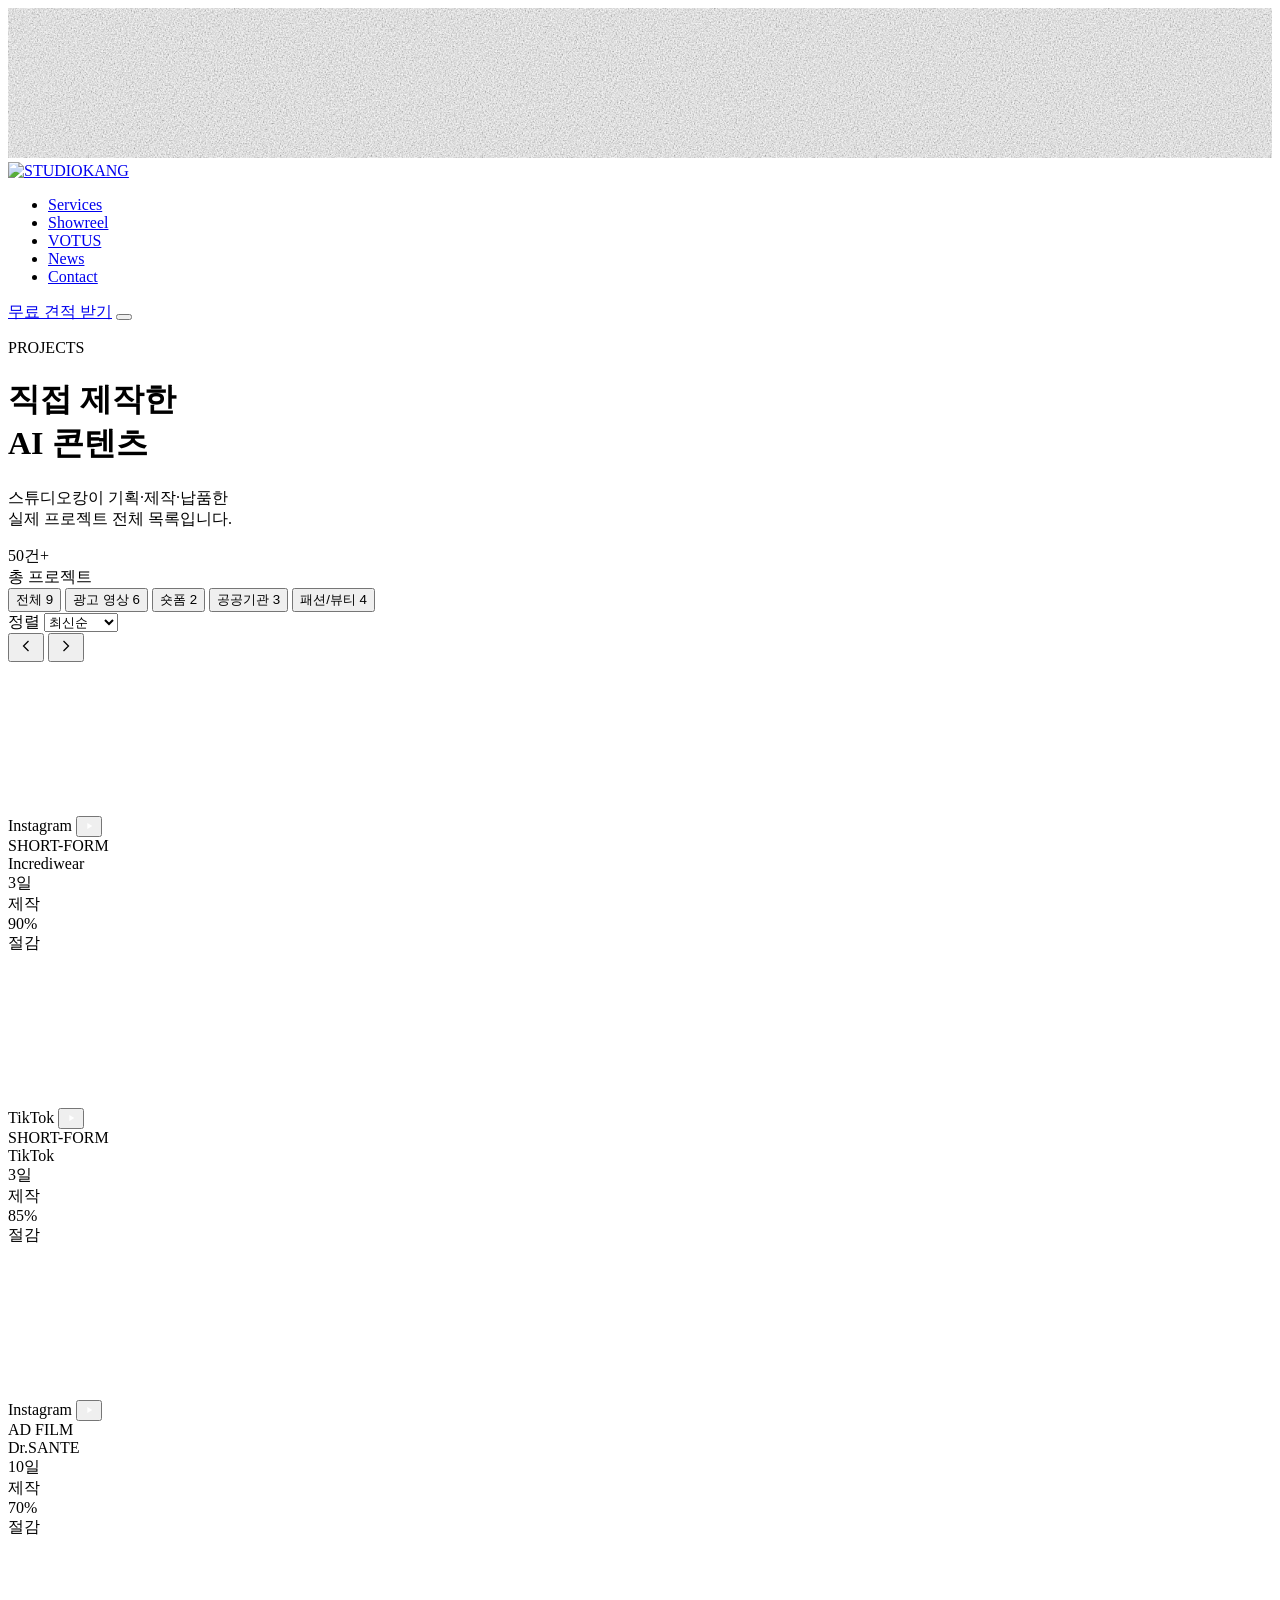
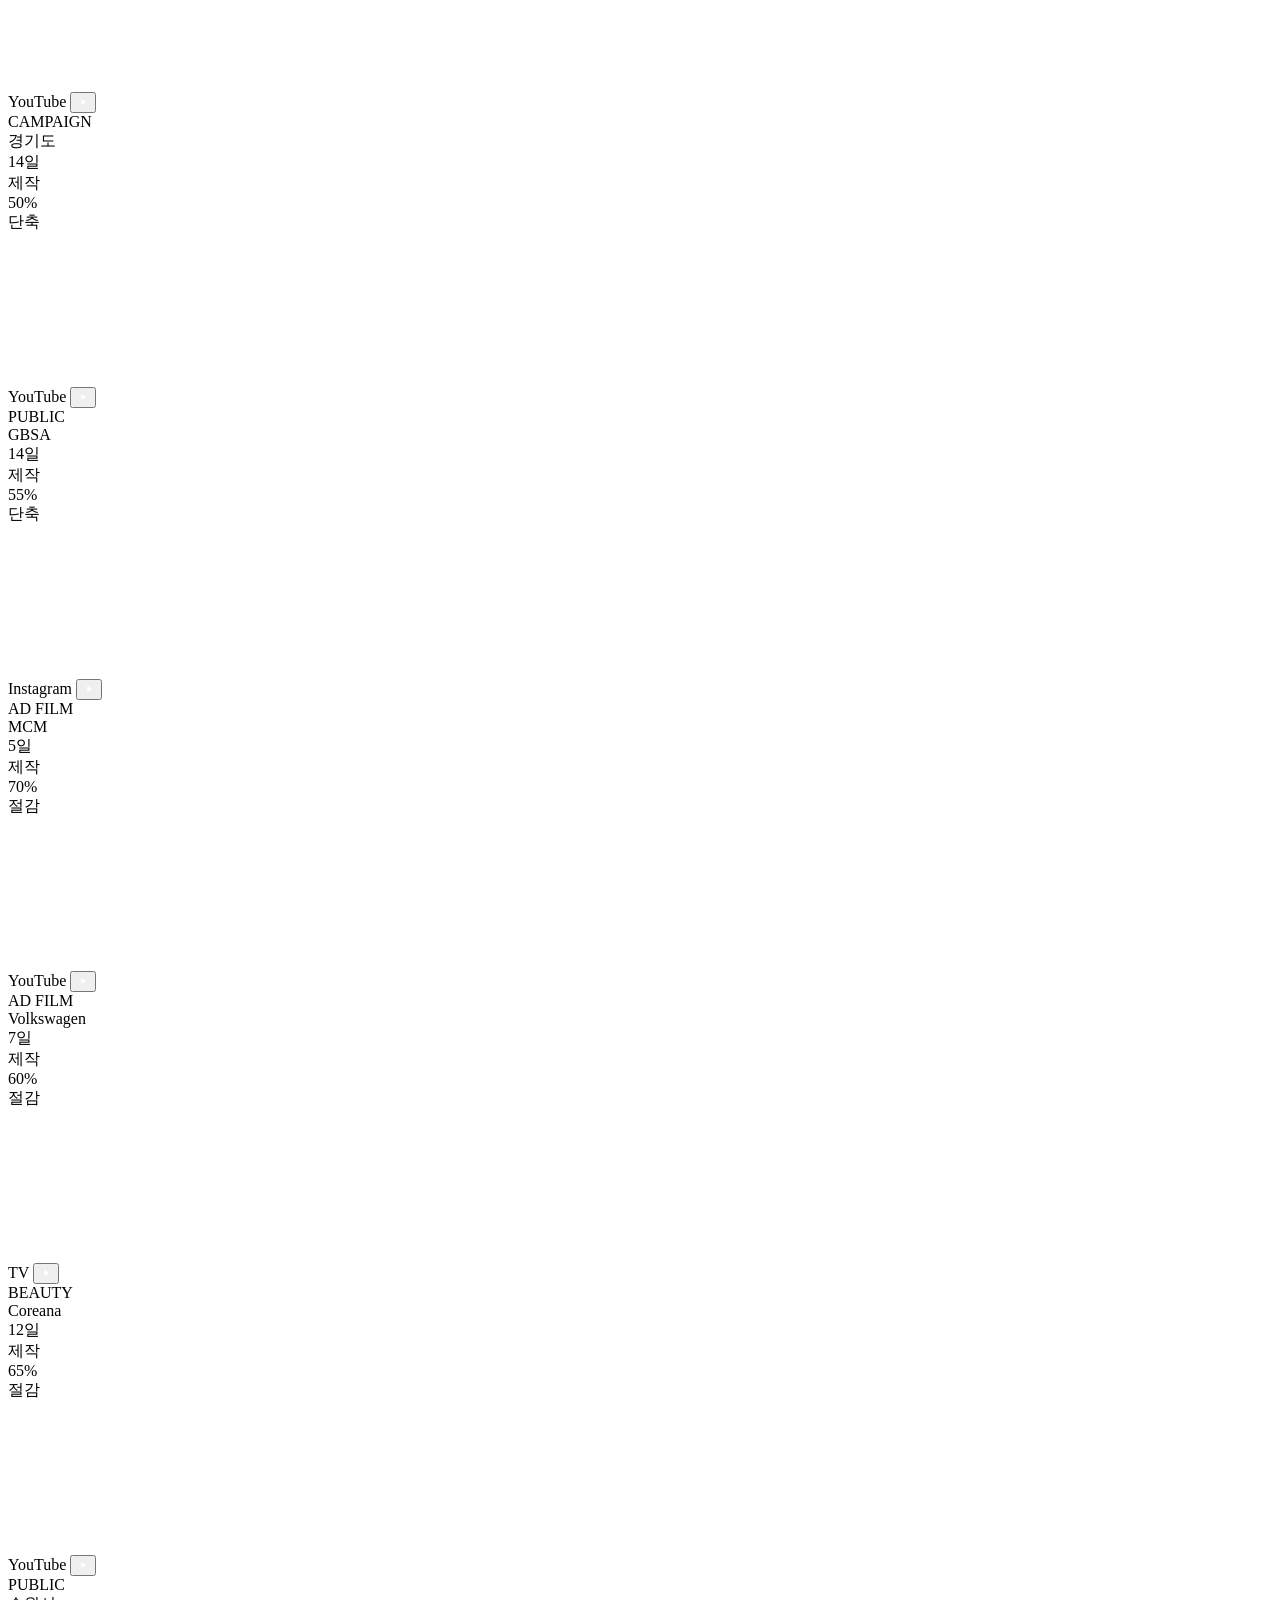
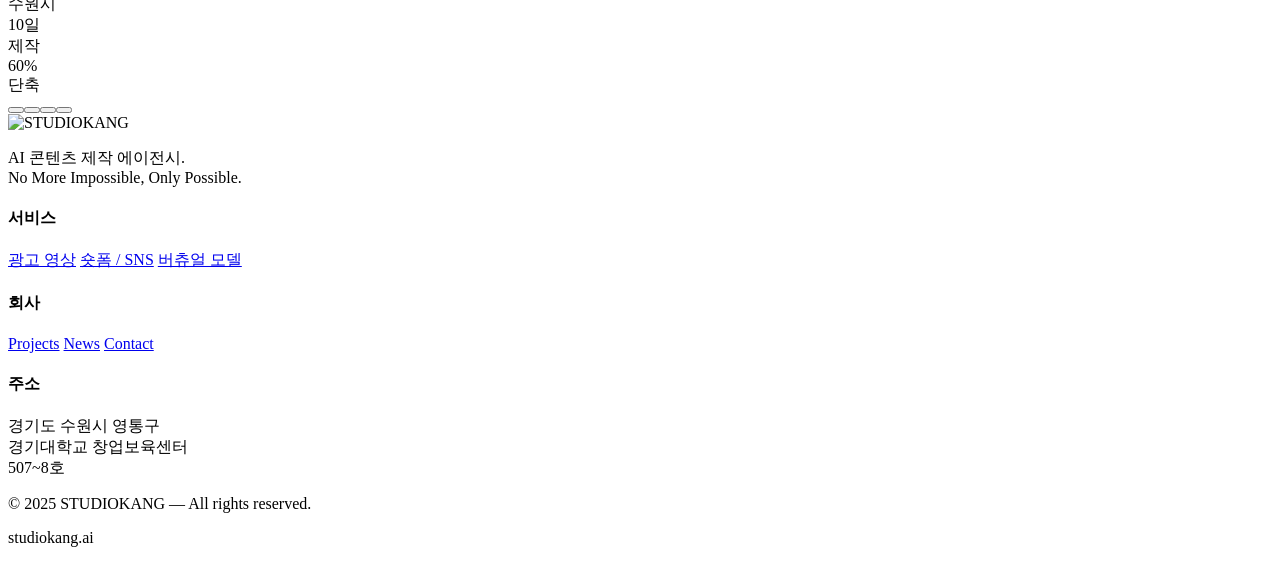
==== projects.html @ ac4108ad "웹 영상: 그리드 lazy 재생, 오버레이 경로 인코딩, ffmpeg 압축 스크립트 추가 Made-with: Cursor" ====
<!DOCTYPE html>
<html lang="ko">
<head>
<meta charset="UTF-8">
<meta name="viewport" content="width=device-width, initial-scale=1.0">
<title>프로젝트 — STUDIOKANG</title>
<meta name="description" content="스튜디오캉이 기획·제작·납품한 AI 콘텐츠 프로젝트 전체 목록입니다.">
<link rel="stylesheet" href="https://cdn.jsdelivr.net/gh/orioncactus/pretendard@v1.3.9/dist/web/static/pretendard.min.css">
<link rel="stylesheet" href="css/style.css">
</head>
<body>

<div class="bg-texture"></div>
<div class="bg-stars" id="bgStars"></div>
<div class="bg-nebula"></div>
<div class="bg-noise"><svg width="100%" height="100%"><filter id="nf"><feTurbulence type="fractalNoise" baseFrequency=".65" numOctaves="3" stitchTiles="stitch"/><feColorMatrix type="saturate" values="0"/></filter><rect width="100%" height="100%" filter="url(#nf)"/></svg></div>
<div class="custom-cursor" id="customCursor"></div>

<nav class="nav" id="mainNav">
  <div class="nav-inner">
    <a href="/" class="nav-logo"><img src="assets/logo-studiokang.png" alt="STUDIOKANG"></a>
    <ul class="nav-links" id="navLinks">
      <li><a href="/#services">Services</a></li>
      <li><a href="projects.html" class="nav-link-active">Showreel</a></li>
      <li><a href="/votus.html">VOTUS</a></li>
      <li><a href="/news">News</a></li>
      <li><a href="contact.html">Contact</a></li>
    </ul>
    <a href="contact.html" class="nav-cta">무료 견적 받기</a>
    <button class="nav-mobile" id="navToggle" aria-label="메뉴"><span></span><span></span><span></span></button>
  </div>
</nav>

<main class="projects-main">
  <header class="projects-hero">
    <p class="projects-hero__label">PROJECTS</p>
    <h1 class="projects-hero__title">직접 제작한<br>AI 콘텐츠</h1>
    <p class="projects-hero__sub">스튜디오캉이 기획·제작·납품한<br>실제 프로젝트 전체 목록입니다.</p>
    <div class="projects-hero__stats">
      <div>
        <div class="projects-hero__stat-val">50건+</div>
        <div class="projects-hero__stat-lbl">총 프로젝트</div>
      </div>
    </div>
  </header>

  <div class="container">
    <div class="filter-bar">
      <div class="filter-tabs" role="tablist" aria-label="프로젝트 유형">
        <button type="button" class="tab active" data-filter="all" role="tab" aria-selected="true">전체 <span class="tab-count">9</span></button>
        <button type="button" class="tab" data-filter="ad-film" role="tab" aria-selected="false">광고 영상 <span class="tab-count">6</span></button>
        <button type="button" class="tab" data-filter="short-form" role="tab" aria-selected="false">숏폼 <span class="tab-count">2</span></button>
        <button type="button" class="tab" data-filter="public" role="tab" aria-selected="false">공공기관 <span class="tab-count">3</span></button>
        <button type="button" class="tab" data-filter="fashion" role="tab" aria-selected="false">패션/뷰티 <span class="tab-count">4</span></button>
      </div>
      <label class="visually-hidden" for="projectsSort">정렬</label>
      <select class="sort-select" id="projectsSort" aria-label="프로젝트 정렬">
        <option value="newest">최신순</option>
        <option value="oldest">오래된순</option>
      </select>
    </div>

    <div class="projects-slider-wrap">
      <button type="button" class="slider-arrow prev" aria-label="이전 프로젝트">
        <svg width="20" height="20" viewBox="0 0 24 24" fill="none" stroke="currentColor" stroke-width="1.5">
          <polyline points="15,18 9,12 15,6"/>
        </svg>
      </button>
      <button type="button" class="slider-arrow next" aria-label="다음 프로젝트">
        <svg width="20" height="20" viewBox="0 0 24 24" fill="none" stroke="currentColor" stroke-width="1.5">
          <polyline points="9,18 15,12 9,6"/>
        </svg>
      </button>

      <div class="projects-track" id="projectsGrid">

      <div class="project-card" data-video-src="assets/A (5).mp4" data-filter="short-form fashion" data-date="2025.07" data-sort-key="incrediwear">
        <div class="project-thumb">
          <video muted loop playsinline preload="metadata" data-lazy><source src="assets/A (5).mp4" type="video/mp4"></video>
          <div class="proj-top">
            <span class="proj-platform">Instagram</span>
            <button type="button" class="proj-play" aria-hidden="true" tabindex="-1">
              <svg viewBox="0 0 24 24" width="10" height="10" fill="#fff"><polygon points="8,5 20,12 8,19"/></svg>
            </button>
          </div>
          <div class="proj-bottom">
            <span class="proj-badge">SHORT-FORM</span>
            <div class="proj-client">Incrediwear</div>
            <div class="proj-metrics">
              <div><div class="pm-val">3일</div><div class="pm-lbl">제작</div></div>
              <div class="pm-divider" aria-hidden="true"></div>
              <div><div class="pm-val">90%</div><div class="pm-lbl">절감</div></div>
            </div>
          </div>
        </div>
      </div>

      <div class="project-card" data-video-src="assets/A (3).mp4" data-filter="short-form" data-date="2025.07" data-sort-key="tiktok">
        <div class="project-thumb">
          <video muted loop playsinline preload="metadata" data-lazy><source src="assets/A (3).mp4" type="video/mp4"></video>
          <div class="proj-top">
            <span class="proj-platform">TikTok</span>
            <button type="button" class="proj-play" aria-hidden="true" tabindex="-1">
              <svg viewBox="0 0 24 24" width="10" height="10" fill="#fff"><polygon points="8,5 20,12 8,19"/></svg>
            </button>
          </div>
          <div class="proj-bottom">
            <span class="proj-badge">SHORT-FORM</span>
            <div class="proj-client">TikTok</div>
            <div class="proj-metrics">
              <div><div class="pm-val">3일</div><div class="pm-lbl">제작</div></div>
              <div class="pm-divider" aria-hidden="true"></div>
              <div><div class="pm-val">85%</div><div class="pm-lbl">절감</div></div>
            </div>
          </div>
        </div>
      </div>

      <div class="project-card" data-video-src="assets/A (6).mp4" data-filter="ad-film fashion" data-date="2025.06" data-sort-key="drsante">
        <div class="project-thumb">
          <video muted loop playsinline preload="metadata" data-lazy><source src="assets/A (6).mp4" type="video/mp4"></video>
          <div class="proj-top">
            <span class="proj-platform">Instagram</span>
            <button type="button" class="proj-play" aria-hidden="true" tabindex="-1">
              <svg viewBox="0 0 24 24" width="10" height="10" fill="#fff"><polygon points="8,5 20,12 8,19"/></svg>
            </button>
          </div>
          <div class="proj-bottom">
            <span class="proj-badge">AD FILM</span>
            <div class="proj-client">Dr.SANTE</div>
            <div class="proj-metrics">
              <div><div class="pm-val">10일</div><div class="pm-lbl">제작</div></div>
              <div class="pm-divider" aria-hidden="true"></div>
              <div><div class="pm-val">70%</div><div class="pm-lbl">절감</div></div>
            </div>
          </div>
        </div>
      </div>

      <div class="project-card" data-video-src="assets/A (7).mp4" data-filter="ad-film public" data-date="2025.05" data-sort-key="gyeonggi">
        <div class="project-thumb">
          <video muted loop playsinline preload="metadata" data-lazy><source src="assets/A (7).mp4" type="video/mp4"></video>
          <div class="proj-top">
            <span class="proj-platform">YouTube</span>
            <button type="button" class="proj-play" aria-hidden="true" tabindex="-1">
              <svg viewBox="0 0 24 24" width="10" height="10" fill="#fff"><polygon points="8,5 20,12 8,19"/></svg>
            </button>
          </div>
          <div class="proj-bottom">
            <span class="proj-badge">CAMPAIGN</span>
            <div class="proj-client">경기도</div>
            <div class="proj-metrics">
              <div><div class="pm-val">14일</div><div class="pm-lbl">제작</div></div>
              <div class="pm-divider" aria-hidden="true"></div>
              <div><div class="pm-val">50%</div><div class="pm-lbl">단축</div></div>
            </div>
          </div>
        </div>
      </div>

      <div class="project-card" data-video-src="assets/A (1).mp4" data-filter="ad-film public" data-date="2025.05" data-sort-key="gbsa">
        <div class="project-thumb">
          <video muted loop playsinline preload="metadata" data-lazy><source src="assets/A (1).mp4" type="video/mp4"></video>
          <div class="proj-top">
            <span class="proj-platform">YouTube</span>
            <button type="button" class="proj-play" aria-hidden="true" tabindex="-1">
              <svg viewBox="0 0 24 24" width="10" height="10" fill="#fff"><polygon points="8,5 20,12 8,19"/></svg>
            </button>
          </div>
          <div class="proj-bottom">
            <span class="proj-badge">PUBLIC</span>
            <div class="proj-client">GBSA</div>
            <div class="proj-metrics">
              <div><div class="pm-val">14일</div><div class="pm-lbl">제작</div></div>
              <div class="pm-divider" aria-hidden="true"></div>
              <div><div class="pm-val">55%</div><div class="pm-lbl">단축</div></div>
            </div>
          </div>
        </div>
      </div>

      <div class="project-card" data-video-src="assets/A (9).mp4" data-filter="ad-film fashion" data-date="2025.04" data-sort-key="mcm">
        <div class="project-thumb">
          <video muted loop playsinline preload="metadata" data-lazy><source src="assets/A (9).mp4" type="video/mp4"></video>
          <div class="proj-top">
            <span class="proj-platform">Instagram</span>
            <button type="button" class="proj-play" aria-hidden="true" tabindex="-1">
              <svg viewBox="0 0 24 24" width="10" height="10" fill="#fff"><polygon points="8,5 20,12 8,19"/></svg>
            </button>
          </div>
          <div class="proj-bottom">
            <span class="proj-badge">AD FILM</span>
            <div class="proj-client">MCM</div>
            <div class="proj-metrics">
              <div><div class="pm-val">5일</div><div class="pm-lbl">제작</div></div>
              <div class="pm-divider" aria-hidden="true"></div>
              <div><div class="pm-val">70%</div><div class="pm-lbl">절감</div></div>
            </div>
          </div>
        </div>
      </div>

      <div class="project-card" data-video-src="assets/A (4).mp4" data-filter="ad-film" data-date="2025.03" data-sort-key="vw">
        <div class="project-thumb">
          <video muted loop playsinline preload="metadata" data-lazy><source src="assets/A (4).mp4" type="video/mp4"></video>
          <div class="proj-top">
            <span class="proj-platform">YouTube</span>
            <button type="button" class="proj-play" aria-hidden="true" tabindex="-1">
              <svg viewBox="0 0 24 24" width="10" height="10" fill="#fff"><polygon points="8,5 20,12 8,19"/></svg>
            </button>
          </div>
          <div class="proj-bottom">
            <span class="proj-badge">AD FILM</span>
            <div class="proj-client">Volkswagen</div>
            <div class="proj-metrics">
              <div><div class="pm-val">7일</div><div class="pm-lbl">제작</div></div>
              <div class="pm-divider" aria-hidden="true"></div>
              <div><div class="pm-val">60%</div><div class="pm-lbl">절감</div></div>
            </div>
          </div>
        </div>
      </div>

      <div class="project-card" data-video-src="assets/A (8).mp4" data-filter="ad-film fashion" data-date="2024.12" data-sort-key="coreana">
        <div class="project-thumb">
          <video muted loop playsinline preload="metadata" data-lazy><source src="assets/A (8).mp4" type="video/mp4"></video>
          <div class="proj-top">
            <span class="proj-platform">TV</span>
            <button type="button" class="proj-play" aria-hidden="true" tabindex="-1">
              <svg viewBox="0 0 24 24" width="10" height="10" fill="#fff"><polygon points="8,5 20,12 8,19"/></svg>
            </button>
          </div>
          <div class="proj-bottom">
            <span class="proj-badge">BEAUTY</span>
            <div class="proj-client">Coreana</div>
            <div class="proj-metrics">
              <div><div class="pm-val">12일</div><div class="pm-lbl">제작</div></div>
              <div class="pm-divider" aria-hidden="true"></div>
              <div><div class="pm-val">65%</div><div class="pm-lbl">절감</div></div>
            </div>
          </div>
        </div>
      </div>

      <div class="project-card" data-video-src="assets/A (2).mp4" data-filter="ad-film public" data-date="2024.07" data-sort-key="suwon">
        <div class="project-thumb">
          <video muted loop playsinline preload="metadata" data-lazy><source src="assets/A (2).mp4" type="video/mp4"></video>
          <div class="proj-top">
            <span class="proj-platform">YouTube</span>
            <button type="button" class="proj-play" aria-hidden="true" tabindex="-1">
              <svg viewBox="0 0 24 24" width="10" height="10" fill="#fff"><polygon points="8,5 20,12 8,19"/></svg>
            </button>
          </div>
          <div class="proj-bottom">
            <span class="proj-badge">PUBLIC</span>
            <div class="proj-client">수원시</div>
            <div class="proj-metrics">
              <div><div class="pm-val">10일</div><div class="pm-lbl">제작</div></div>
              <div class="pm-divider" aria-hidden="true"></div>
              <div><div class="pm-val">60%</div><div class="pm-lbl">단축</div></div>
            </div>
          </div>
        </div>
      </div>

      </div>

      <div class="slider-dots" id="projectsSliderDots" role="tablist" aria-label="프로젝트 슬라이드"></div>
    </div>
  </div>
</main>

<footer class="footer">
  <div class="container">
    <div class="footer-grid">
      <div>
        <div class="footer-logo"><img src="assets/logo-studiokang.png" alt="STUDIOKANG"></div>
        <p class="footer-tagline">AI 콘텐츠 제작 에이전시.<br>No More Impossible, Only Possible.</p>
      </div>
      <div class="footer-col">
        <h4>서비스</h4>
        <a href="/ad-film">광고 영상</a>
        <a href="/short-form">숏폼 / SNS</a>
        <a href="/virtual-model">버츄얼 모델</a>
      </div>
      <div class="footer-col">
        <h4>회사</h4>
        <a href="projects.html">Projects</a>
        <a href="/news">News</a>
        <a href="contact.html">Contact</a>
      </div>
      <div class="footer-col">
        <h4>주소</h4>
        <p>경기도 수원시 영통구<br>경기대학교 창업보육센터<br>507~8호</p>
      </div>
    </div>
    <div class="footer-bottom">
      <p class="footer-copy">© 2025 STUDIOKANG — All rights reserved.</p>
      <p class="footer-copy">studiokang.ai</p>
    </div>
  </div>
</footer>

<script src="js/main.js"></script>
<script>
(function () {
  var grid = document.getElementById('projectsGrid');
  var sortSelect = document.getElementById('projectsSort');
  var dotsWrap = document.getElementById('projectsSliderDots');
  var prevBtn = document.querySelector('.projects-slider-wrap .slider-arrow.prev');
  var nextBtn = document.querySelector('.projects-slider-wrap .slider-arrow.next');
  if (!grid || !sortSelect) return;

  var GAP = 12;
  var VISIBLE_COL_DESKTOP = 2;
  var activeFilter = 'all';
  var currentPage = 0;

  function parseDate(s) {
    var p = String(s).split('.');
    var y = parseInt(p[0], 10) || 0;
    var m = parseInt(p[1], 10) || 0;
    return y * 100 + m;
  }

  function isMobileSlider() {
    return typeof window.matchMedia === 'function' && window.matchMedia('(max-width: 768px)').matches;
  }

  function countCardsForFilter(filter) {
    var n = 0;
    grid.querySelectorAll('.project-card').forEach(function (card) {
      var cats = card.getAttribute('data-filter') || '';
      if (filter === 'all' || cats.indexOf(filter) !== -1) n++;
    });
    return n;
  }

  function getFirstVisibleCard() {
    var cards = grid.querySelectorAll('.project-card');
    for (var i = 0; i < cards.length; i++) {
      if (cards[i].style.display !== 'none') return cards[i];
    }
    return grid.querySelector('.project-card');
  }

  function getScrollAmount() {
    var card = getFirstVisibleCard();
    if (!card || card.offsetWidth === 0) return 0;
    var w = card.offsetWidth;
    if (isMobileSlider()) {
      return w + GAP;
    }
    return (w + GAP) * VISIBLE_COL_DESKTOP;
  }

  function getMaxPage() {
    var n = countCardsForFilter(activeFilter);
    if (n === 0) return 0;
    if (isMobileSlider()) {
      var totalCols = n;
      var card = getFirstVisibleCard();
      var cw = card && card.offsetWidth ? card.offsetWidth + GAP : 172;
      var visibleCols = Math.max(1, Math.floor(grid.clientWidth / cw));
      return Math.max(0, totalCols - visibleCols);
    }
    var totalCols = Math.ceil(n / 2);
    return Math.max(0, totalCols - VISIBLE_COL_DESKTOP);
  }

  function updateArrows() {
    var maxPage = getMaxPage();
    if (prevBtn) prevBtn.classList.toggle('disabled', currentPage <= 0);
    if (nextBtn) nextBtn.classList.toggle('disabled', currentPage >= maxPage);
  }

  function updateDots() {
    if (!dotsWrap) return;
    dotsWrap.querySelectorAll('.dot').forEach(function (d, i) {
      var on = i === currentPage;
      d.classList.toggle('active', on);
      d.setAttribute('aria-selected', on ? 'true' : 'false');
    });
  }

  function rebuildDots() {
    if (!dotsWrap) return;
    var maxPage = getMaxPage();
    dotsWrap.innerHTML = '';
    for (var i = 0; i <= maxPage; i++) {
      var b = document.createElement('button');
      b.type = 'button';
      b.className = 'dot' + (i === currentPage ? ' active' : '');
      b.setAttribute('role', 'tab');
      b.setAttribute('aria-selected', i === currentPage ? 'true' : 'false');
      b.setAttribute('aria-label', '슬라이드 ' + (i + 1) + ' / ' + (maxPage + 1));
      (function (idx) {
        b.addEventListener('click', function () {
          var amt = getScrollAmount();
          if (!amt) return;
          currentPage = idx;
          grid.scrollTo({ left: idx * amt, behavior: 'smooth' });
          updateArrows();
          updateDots();
        });
      })(i);
      dotsWrap.appendChild(b);
    }
  }

  function resetSlider() {
    currentPage = 0;
    grid.scrollTo({ left: 0, behavior: 'auto' });
    rebuildDots();
    updateArrows();
  }

  function sortCards(order) {
    var cards = Array.prototype.slice.call(grid.querySelectorAll('.project-card'));
    cards.sort(function (a, b) {
      var da = parseDate(a.getAttribute('data-date'));
      var db = parseDate(b.getAttribute('data-date'));
      var cmp = order === 'newest' ? db - da : da - db;
      if (cmp !== 0) return cmp;
      return String(a.getAttribute('data-sort-key') || '').localeCompare(String(b.getAttribute('data-sort-key') || ''));
    });
    cards.forEach(function (c) {
      grid.appendChild(c);
    });
  }

  function applyFilter(filter) {
    var cards = grid.querySelectorAll('.project-card');
    cards.forEach(function (card, i) {
      var cats = card.getAttribute('data-filter') || '';
      var show = filter === 'all' || cats.indexOf(filter) !== -1;
      card.style.transition = 'opacity 0.3s ' + i * 0.03 + 's, transform 0.3s ' + i * 0.03 + 's';
      if (show) {
        card.style.display = '';
        requestAnimationFrame(function () {
          card.style.opacity = '1';
          card.style.transform = 'none';
        });
      } else {
        card.style.opacity = '0';
        card.style.transform = 'translateY(10px)';
        setTimeout(function () {
          card.style.display = 'none';
        }, 300);
      }
    });
  }

  document.querySelectorAll('.filter-tabs .tab').forEach(function (tab) {
    tab.addEventListener('click', function () {
      document.querySelectorAll('.filter-tabs .tab').forEach(function (t) {
        t.classList.remove('active');
        t.setAttribute('aria-selected', 'false');
      });
      tab.classList.add('active');
      tab.setAttribute('aria-selected', 'true');
      activeFilter = tab.getAttribute('data-filter') || 'all';
      applyFilter(activeFilter);
      resetSlider();
    });
  });

  sortSelect.addEventListener('change', function () {
    sortCards(sortSelect.value);
    var active = document.querySelector('.filter-tabs .tab.active');
    var f = active ? active.getAttribute('data-filter') || 'all' : 'all';
    activeFilter = f;
    applyFilter(f);
    resetSlider();
  });

  if (nextBtn) {
    nextBtn.addEventListener('click', function () {
      var maxPage = getMaxPage();
      if (currentPage >= maxPage) return;
      currentPage++;
      var amt = getScrollAmount();
      grid.scrollTo({ left: currentPage * amt, behavior: 'smooth' });
      updateArrows();
      updateDots();
    });
  }
  if (prevBtn) {
    prevBtn.addEventListener('click', function () {
      if (currentPage <= 0) return;
      currentPage--;
      var amt = getScrollAmount();
      grid.scrollTo({ left: currentPage * amt, behavior: 'smooth' });
      updateArrows();
      updateDots();
    });
  }

  var isDown = false;
  var startX = 0;
  var scrollLeftStart = 0;
  grid.addEventListener('mousedown', function (e) {
    if (e.button !== 0) return;
    isDown = true;
    startX = e.pageX;
    scrollLeftStart = grid.scrollLeft;
  });
  document.addEventListener('mouseleave', function () {
    isDown = false;
  });
  grid.addEventListener('mouseup', function () {
    if (!isDown) return;
    isDown = false;
    requestAnimationFrame(function () {
      var amt = getScrollAmount();
      if (!amt) return;
      currentPage = Math.min(getMaxPage(), Math.max(0, Math.round(grid.scrollLeft / amt)));
      updateDots();
      updateArrows();
    });
  });
  grid.addEventListener('mousemove', function (e) {
    if (!isDown) return;
    e.preventDefault();
    var dx = e.pageX - startX;
    grid.scrollLeft = scrollLeftStart - dx * 1.5;
  });

  window.addEventListener('resize', function () {
    var maxP = getMaxPage();
    if (currentPage > maxP) {
      currentPage = maxP;
      var amt = getScrollAmount();
      grid.scrollTo({ left: currentPage * amt, behavior: 'auto' });
    }
    rebuildDots();
    updateArrows();
  });

  rebuildDots();
  updateArrows();
})();
</script>
</body>
</html>
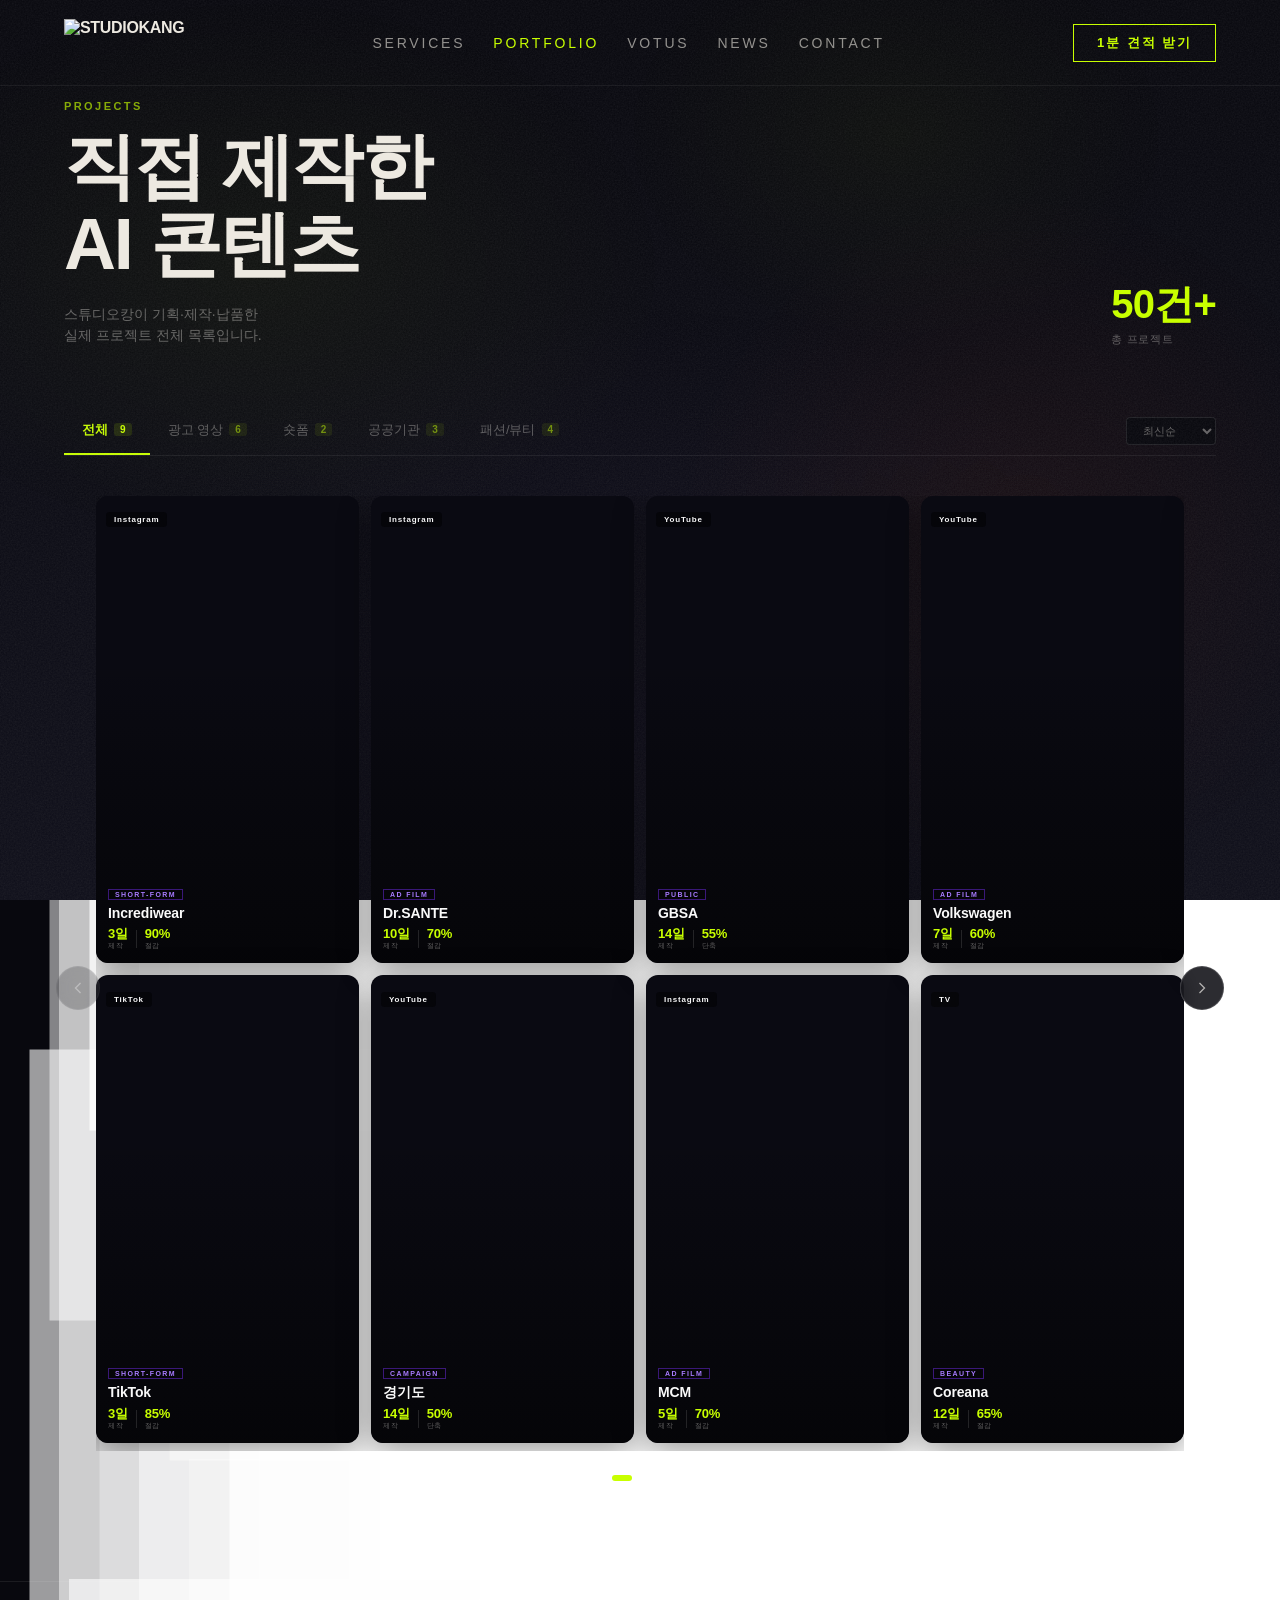
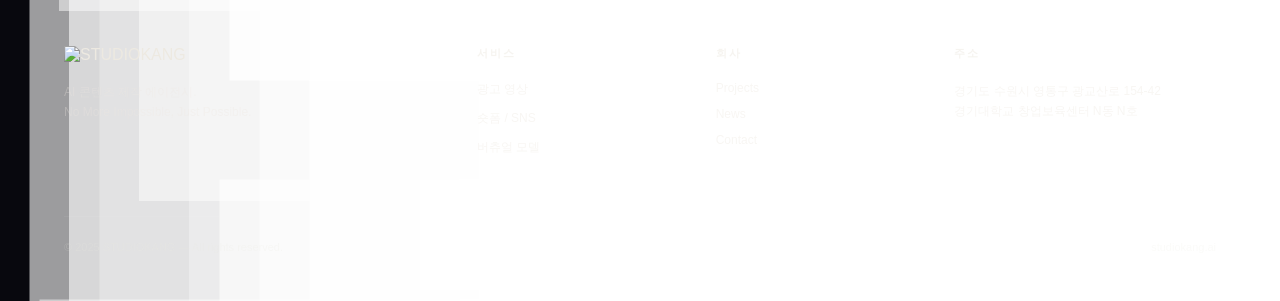
==== commit 69296655: "feat: 협업 문의 Supabase 연동, Resend 알림, 자산 및 페이지 업데이트 - api/submit-collaboration: 협업 폼 저장 + 선택적 Resend로 " ====
--- a/projects.html
+++ b/projects.html
@@ -20,13 +20,13 @@
   <div class="nav-inner">
     <a href="/" class="nav-logo"><img src="assets/logo-studiokang.png" alt="STUDIOKANG"></a>
     <ul class="nav-links" id="navLinks">
-      <li><a href="/#services">Services</a></li>
-      <li><a href="projects.html" class="nav-link-active">Showreel</a></li>
+      <li><a href="/#what-we-do">Services</a></li>
+      <li><a href="projects.html" class="nav-link-active">Portfolio</a></li>
       <li><a href="/votus.html">VOTUS</a></li>
       <li><a href="/news">News</a></li>
       <li><a href="contact.html">Contact</a></li>
     </ul>
-    <a href="contact.html" class="nav-cta">무료 견적 받기</a>
+    <a href="contact.html" class="nav-cta">1분 견적 받기</a>
     <button class="nav-mobile" id="navToggle" aria-label="메뉴"><span></span><span></span><span></span></button>
   </div>
 </nav>
@@ -275,7 +275,7 @@
     <div class="footer-grid">
       <div>
         <div class="footer-logo"><img src="assets/logo-studiokang.png" alt="STUDIOKANG"></div>
-        <p class="footer-tagline">AI 콘텐츠 제작 에이전시.<br>No More Impossible, Only Possible.</p>
+        <p class="footer-tagline">AI 콘텐츠 제작 에이전시.<br>No More Impossible, Just Possible.</p>
       </div>
       <div class="footer-col">
         <h4>서비스</h4>
@@ -291,7 +291,7 @@
       </div>
       <div class="footer-col">
         <h4>주소</h4>
-        <p>경기도 수원시 영통구<br>경기대학교 창업보육센터<br>507~8호</p>
+        <p>경기도 수원시 영통구 광교산로 154-42<br>경기대학교 창업보육센터 N동 N호</p>
       </div>
     </div>
     <div class="footer-bottom">
--- a/css/style.css
+++ b/css/style.css
@@ -0,0 +1,3607 @@
+:root {
+  --color-void: #08080E;
+  --void: #08080E;
+  --color-surface: #111118;
+  --surface: #111118;
+  --color-paper: #EDE9E1;
+  --color-accent-lime: #C8FF00;
+  --color-accent-burn: #FF4D1C;
+  --color-accent-violet: #7B2FFF;
+  --color-muted: #4A4A5A;
+  --color-white: #FAFAFA;
+  --font-body: 'Pretendard', 'Apple SD Gothic Neo', sans-serif;
+  --max-width: 1320px;
+  --gutter: 64px;
+}
+
+*, *::before, *::after { margin: 0; padding: 0; box-sizing: border-box; }
+html { scroll-behavior: smooth; cursor: none; }
+body {
+  font-family: var(--font-body);
+  background: var(--color-void);
+  color: var(--color-paper);
+  overflow-x: hidden;
+  cursor: none;
+  -webkit-font-smoothing: antialiased;
+  -moz-osx-font-smoothing: grayscale;
+}
+a { color: inherit; text-decoration: none; cursor: none; }
+button, input, textarea, select { cursor: none; font-family: inherit; }
+img { display: block; max-width: 100%; }
+ul { list-style: none; }
+
+/* ═══ CUSTOM CURSOR ═══ */
+.custom-cursor {
+  position: fixed; width: 12px; height: 12px;
+  background: var(--color-accent-lime); border-radius: 50%;
+  pointer-events: none; z-index: 99999;
+  transform: translate(-50%, -50%);
+  transition: transform .08s ease-out, width .2s, height .2s, opacity .2s;
+  mix-blend-mode: difference; opacity: 0;
+}
+.custom-cursor.visible { opacity: 1; }
+.custom-cursor.hover {
+  width: 28px; height: 28px;
+  background: transparent; border: 2px solid var(--color-accent-lime);
+}
+
+/* ═══ BACKGROUND SYSTEM ═══ */
+.bg-texture { position: fixed; inset: 0; z-index: -1; background: linear-gradient(180deg, #08080E 0%, #0F0F1A 100%); }
+.bg-stars { position: fixed; inset: 0; z-index: -1; transition: transform .3s ease-out; will-change: transform; }
+.bg-stars::before {
+  content: ''; position: absolute; inset: 0;
+  box-shadow:
+    120px 50px 0 .5px rgba(255,255,255,.7), 340px 120px 0 .5px rgba(255,255,255,.4),
+    580px 80px 0 1px rgba(255,255,255,.3), 90px 230px 0 .5px rgba(255,255,255,.8),
+    760px 190px 0 .5px rgba(255,255,255,.5), 200px 350px 0 1px rgba(255,255,255,.2),
+    450px 280px 0 .5px rgba(255,255,255,.6), 1020px 60px 0 .5px rgba(255,255,255,.4),
+    880px 310px 0 1px rgba(255,255,255,.3), 1150px 170px 0 .5px rgba(255,255,255,.7),
+    50px 420px 0 .5px rgba(255,255,255,.5), 310px 480px 0 1px rgba(255,255,255,.2),
+    670px 400px 0 .5px rgba(255,255,255,.8), 1300px 280px 0 .5px rgba(255,255,255,.3),
+    990px 450px 0 1px rgba(255,255,255,.5), 170px 560px 0 .5px rgba(255,255,255,.4),
+    540px 530px 0 .5px rgba(255,255,255,.6), 1180px 480px 0 1px rgba(255,255,255,.2),
+    720px 610px 0 .5px rgba(255,255,255,.7), 380px 680px 0 .5px rgba(255,255,255,.3),
+    60px 710px 0 1px rgba(255,255,255,.5), 1050px 600px 0 .5px rgba(255,255,255,.4),
+    230px 780px 0 .5px rgba(255,255,255,.8), 850px 720px 0 1px rgba(255,255,255,.2),
+    490px 810px 0 .5px rgba(255,255,255,.6), 1280px 650px 0 .5px rgba(255,255,255,.3),
+    140px 900px 0 1px rgba(255,255,255,.5), 610px 880px 0 .5px rgba(255,255,255,.7),
+    930px 830px 0 .5px rgba(255,255,255,.4), 1100px 910px 0 1px rgba(255,255,255,.2),
+    30px 1050px 0 .5px rgba(255,255,255,.6), 420px 990px 0 .5px rgba(255,255,255,.3),
+    780px 1020px 0 1px rgba(255,255,255,.8), 260px 1100px 0 .5px rgba(255,255,255,.5),
+    1200px 1000px 0 .5px rgba(255,255,255,.4), 550px 1150px 0 1px rgba(255,255,255,.2),
+    900px 1080px 0 .5px rgba(255,255,255,.7), 100px 1200px 0 .5px rgba(255,255,255,.3),
+    1350px 1100px 0 1px rgba(255,255,255,.5), 690px 1260px 0 .5px rgba(255,255,255,.6),
+    350px 1320px 0 .5px rgba(255,255,255,.4), 1040px 1250px 0 1px rgba(255,255,255,.2),
+    480px 1400px 0 .5px rgba(255,255,255,.8), 820px 1380px 0 .5px rgba(255,255,255,.5),
+    190px 1460px 0 1px rgba(255,255,255,.3), 1150px 1350px 0 .5px rgba(255,255,255,.7),
+    630px 1500px 0 .5px rgba(255,255,255,.4), 70px 1580px 0 1px rgba(255,255,255,.6),
+    950px 1530px 0 .5px rgba(255,255,255,.2), 310px 1600px 0 .5px rgba(255,255,255,.8),
+    1250px 1500px 0 1px rgba(255,255,255,.5), 460px 1680px 0 .5px rgba(255,255,255,.3),
+    770px 1640px 0 .5px rgba(255,255,255,.7), 1080px 1700px 0 1px rgba(255,255,255,.4),
+    220px 1780px 0 .5px rgba(255,255,255,.6), 580px 1750px 0 .5px rgba(255,255,255,.2),
+    890px 1820px 0 1px rgba(255,255,255,.8), 40px 1900px 0 .5px rgba(255,255,255,.5),
+    1190px 1850px 0 .5px rgba(255,255,255,.3), 420px 1950px 0 1px rgba(255,255,255,.7),
+    700px 1900px 0 .5px rgba(255,255,255,.4), 1310px 1780px 0 .5px rgba(255,255,255,.6),
+    130px 2050px 0 1px rgba(255,255,255,.2), 850px 2000px 0 .5px rgba(255,255,255,.8),
+    530px 2100px 0 .5px rgba(255,255,255,.5), 1020px 2080px 0 1px rgba(255,255,255,.3),
+    280px 2150px 0 .5px rgba(255,255,255,.7), 660px 2200px 0 .5px rgba(255,255,255,.4),
+    1160px 2120px 0 1px rgba(255,255,255,.6), 390px 2300px 0 .5px rgba(255,255,255,.2),
+    970px 2250px 0 .5px rgba(255,255,255,.8), 70px 2400px 0 1px rgba(255,255,255,.5),
+    740px 2350px 0 .5px rgba(255,255,255,.3), 1120px 2400px 0 .5px rgba(255,255,255,.7),
+    500px 2500px 0 1px rgba(255,255,255,.4), 180px 2550px 0 .5px rgba(255,255,255,.6),
+    830px 2480px 0 .5px rgba(255,255,255,.2), 1270px 2500px 0 1px rgba(255,255,255,.8),
+    350px 2620px 0 .5px rgba(255,255,255,.5), 610px 2700px 0 .5px rgba(255,255,255,.3),
+    920px 2650px 0 1px rgba(255,255,255,.7), 1050px 2750px 0 .5px rgba(255,255,255,.4),
+    240px 2800px 0 .5px rgba(255,255,255,.6), 470px 2850px 0 1px rgba(255,255,255,.2),
+    1180px 2780px 0 .5px rgba(255,255,255,.8), 690px 2920px 0 .5px rgba(255,255,255,.5),
+    80px 3000px 0 1px rgba(255,255,255,.3), 1330px 2900px 0 .5px rgba(255,255,255,.7),
+    400px 3050px 0 .5px rgba(255,255,255,.4), 790px 3100px 0 1px rgba(255,255,255,.6),
+    550px 3200px 0 .5px rgba(255,255,255,.2), 1100px 3150px 0 .5px rgba(255,255,255,.8),
+    310px 3300px 0 1px rgba(255,255,255,.5), 860px 3250px 0 .5px rgba(255,255,255,.3),
+    150px 3400px 0 .5px rgba(255,255,255,.7), 620px 3380px 0 1px rgba(255,255,255,.4),
+    1230px 3350px 0 .5px rgba(255,255,255,.6), 440px 3480px 0 .5px rgba(255,255,255,.2),
+    980px 3420px 0 1px rgba(255,255,255,.8), 270px 3550px 0 .5px rgba(255,255,255,.5),
+    720px 3600px 0 .5px rgba(255,255,255,.3), 1060px 3580px 0 1px rgba(255,255,255,.7),
+    50px 3700px 0 .5px rgba(255,255,255,.4), 500px 3680px 0 .5px rgba(255,255,255,.6),
+    830px 3750px 0 1px rgba(255,255,255,.2), 1190px 3700px 0 .5px rgba(255,255,255,.8),
+    380px 3830px 0 .5px rgba(255,255,255,.5), 660px 3900px 0 1px rgba(255,255,255,.3),
+    940px 3860px 0 .5px rgba(255,255,255,.7), 120px 3950px 0 .5px rgba(255,255,255,.4),
+    1300px 3880px 0 1px rgba(255,255,255,.6),
+    200px 4050px 0 .5px rgba(255,255,255,.5), 500px 4100px 0 1px rgba(255,255,255,.3),
+    800px 4150px 0 .5px rgba(255,255,255,.7), 1100px 4200px 0 .5px rgba(255,255,255,.4),
+    350px 4300px 0 1px rgba(255,255,255,.6), 650px 4350px 0 .5px rgba(255,255,255,.8),
+    950px 4400px 0 .5px rgba(255,255,255,.2), 150px 4500px 0 1px rgba(255,255,255,.5),
+    450px 4550px 0 .5px rgba(255,255,255,.7), 750px 4600px 0 1px rgba(255,255,255,.3),
+    1050px 4650px 0 .5px rgba(255,255,255,.6), 250px 4750px 0 .5px rgba(255,255,255,.4),
+    550px 4800px 0 1px rgba(255,255,255,.8), 850px 4850px 0 .5px rgba(255,255,255,.5),
+    1200px 4900px 0 .5px rgba(255,255,255,.2), 100px 5000px 0 1px rgba(255,255,255,.7),
+    400px 5050px 0 .5px rgba(255,255,255,.4), 700px 5100px 0 1px rgba(255,255,255,.6),
+    1000px 5150px 0 .5px rgba(255,255,255,.8), 300px 5250px 0 .5px rgba(255,255,255,.3),
+    600px 5300px 0 1px rgba(255,255,255,.5), 900px 5350px 0 .5px rgba(255,255,255,.7),
+    1150px 5400px 0 .5px rgba(255,255,255,.2), 50px 5500px 0 1px rgba(255,255,255,.6),
+    350px 5550px 0 .5px rgba(255,255,255,.4), 650px 5600px 0 1px rgba(255,255,255,.8),
+    950px 5650px 0 .5px rgba(255,255,255,.5), 1250px 5700px 0 .5px rgba(255,255,255,.3),
+    200px 5800px 0 1px rgba(255,255,255,.7), 500px 5850px 0 .5px rgba(255,255,255,.4),
+    800px 5900px 0 1px rgba(255,255,255,.6), 1100px 5950px 0 .5px rgba(255,255,255,.8),
+    400px 6050px 0 .5px rgba(255,255,255,.2), 700px 6100px 0 1px rgba(255,255,255,.5),
+    1000px 6150px 0 .5px rgba(255,255,255,.7), 150px 6250px 0 .5px rgba(255,255,255,.3),
+    450px 6300px 0 1px rgba(255,255,255,.6), 750px 6350px 0 .5px rgba(255,255,255,.4);
+}
+.bg-nebula {
+  position: fixed; inset: 0; z-index: -1; pointer-events: none;
+  background:
+    radial-gradient(ellipse 600px 400px at 20% 30%, rgba(200,255,0,.04) 0%, transparent 70%),
+    radial-gradient(ellipse 500px 500px at 80% 60%, rgba(255,77,28,.05) 0%, transparent 70%),
+    radial-gradient(ellipse 800px 600px at 50% 80%, rgba(80,60,120,.08) 0%, transparent 70%),
+    radial-gradient(ellipse 400px 300px at 70% 15%, rgba(200,255,0,.03) 0%, transparent 70%);
+}
+.bg-noise { position: fixed; inset: 0; z-index: 0; pointer-events: none; opacity: .08; }
+.bg-noise svg { width: 100%; height: 100%; }
+
+/* ═══ LAYOUT ═══ */
+.container { max-width: var(--max-width); margin: 0 auto; padding: 0 var(--gutter); }
+.section-padding { padding: 120px 0; }
+
+/* ═══ TYPOGRAPHY ═══ */
+.section-label {
+  font-family: var(--font-body); font-size: 12px; font-weight: 600;
+  text-transform: uppercase; letter-spacing: .4em; color: var(--color-muted); margin-bottom: 28px;
+}
+.section-heading {
+  font-family: var(--font-body); font-weight: 900;
+  font-size: clamp(40px, 5vw, 72px); line-height: 1.2; letter-spacing: -0.03em;
+  color: var(--color-paper); margin-bottom: 20px;
+}
+.body-text {
+  font-family: var(--font-body); font-weight: 400;
+  font-size: 16px; line-height: 1.8; color: rgba(237,233,225,.8);
+}
+.lime { color: var(--color-accent-lime); }
+
+/* ═══ DIVIDERS ═══ */
+.divider { width: 100%; height: 1px; background: rgba(250,250,250,.08); }
+.divider--lime { width: 60px; height: 1px; background: var(--color-accent-lime); }
+.divider--dashed { width: 60px; height: 1px; border-top: 1px dashed var(--color-accent-lime); background: none; }
+
+/* ═══ MARBLE VEIN ═══ */
+.marble-vein { position: relative; }
+.marble-vein::before {
+  content: ''; position: absolute; inset: 0; pointer-events: none; border-radius: inherit;
+  background:
+    repeating-linear-gradient(-45deg, transparent, transparent 80px, rgba(250,250,250,.025) 80px, rgba(250,250,250,.025) 81px, transparent 81px, transparent 160px),
+    repeating-linear-gradient(35deg, transparent, transparent 120px, rgba(200,255,0,.015) 120px, rgba(200,255,0,.015) 121px, transparent 121px, transparent 240px);
+}
+
+/* ═══ SCROLL REVEAL ═══ */
+.reveal {
+  opacity: 0; transform: translateY(24px);
+  transition: opacity .7s cubic-bezier(.16,1,.3,1), transform .7s cubic-bezier(.16,1,.3,1);
+}
+.reveal.visible { opacity: 1; transform: translateY(0); }
+.reveal-d1 { transition-delay: .1s; }
+.reveal-d2 { transition-delay: .2s; }
+.reveal-d3 { transition-delay: .3s; }
+.reveal-d4 { transition-delay: .35s; }
+.reveal-d5 { transition-delay: .4s; }
+.reveal-d6 { transition-delay: .45s; }
+
+/* ═══ GLITCH MARGINALIA ═══ */
+.glitch {
+  position: absolute; font-family: var(--font-body); font-size: 9px; font-weight: 600;
+  letter-spacing: .15em; color: var(--color-paper); opacity: .06;
+  pointer-events: none; white-space: nowrap; user-select: none;
+}
+
+/* ═══ NAV ═══ */
+.nav {
+  position: fixed; top: 0; left: 0; right: 0; z-index: 1000;
+  border-bottom: 1px solid rgba(250,250,250,.06);
+  transition: background .3s, backdrop-filter .3s;
+}
+.nav.scrolled { background: rgba(8,8,14,.85); backdrop-filter: blur(20px); -webkit-backdrop-filter: blur(20px); }
+.nav-inner {
+  max-width: var(--max-width); margin: 0 auto; padding: 0 var(--gutter);
+  height: 85px; display: flex; align-items: center; justify-content: space-between;
+}
+.nav-logo { display: flex; align-items: center; font-weight: 700; letter-spacing: -0.02em; }
+.nav-logo img { height: 48px; width: auto; display: block; }
+.nav-links { display: flex; gap: 28px; }
+.nav-links li { position: relative; }
+.nav-links a {
+  font-family: var(--font-body); font-size: 14px; font-weight: 500;
+  text-transform: uppercase; letter-spacing: .2em; color: rgba(237,233,225,.6); transition: color .25s;
+}
+.nav-links a:hover { color: var(--color-paper); }
+.nav-links a.nav-link-active { color: var(--color-accent-lime); }
+.nav-links a.nav-link-active:hover { color: var(--color-accent-lime); }
+.visually-hidden {
+  position: absolute;
+  width: 1px;
+  height: 1px;
+  padding: 0;
+  margin: -1px;
+  overflow: hidden;
+  clip: rect(0, 0, 0, 0);
+  white-space: nowrap;
+  border: 0;
+}
+.nav-cta {
+  font-family: var(--font-body); font-size: 13px; font-weight: 600;
+  text-transform: uppercase; letter-spacing: .15em; padding: 9px 23px;
+  border: 1px solid var(--color-accent-lime); color: var(--color-accent-lime);
+  background: transparent; transition: all .3s cubic-bezier(.16,1,.3,1);
+}
+.nav-cta:hover {
+  background: var(--color-accent-lime); color: var(--color-void);
+  box-shadow: 0 0 24px rgba(200,255,0,.2); transform: scale(1.02);
+}
+.nav-mobile { display: none; flex-direction: column; gap: 5px; background: none; border: none; padding: 4px; }
+.nav-mobile span { display: block; width: 22px; height: 1.5px; background: var(--color-paper); transition: transform .3s, opacity .3s; }
+
+/* ═══ NAV DROPDOWN ═══ */
+.has-dropdown { position: relative; }
+.dropdown {
+  position: absolute;
+  top: 100%;
+  left: -24px;
+  background: rgba(8,8,14,0.97);
+  border: 1px solid rgba(255,255,255,0.08);
+  border-top: 1px solid rgba(255,255,255,0.08);
+  backdrop-filter: blur(24px);
+  -webkit-backdrop-filter: blur(24px);
+  padding: 6px;
+  min-width: 220px;
+  opacity: 0;
+  visibility: hidden;
+  transform: translateY(-8px);
+  transition: all 0.2s ease;
+  margin-top: 1px;
+  z-index: 1001;
+}
+.has-dropdown:hover .dropdown {
+  opacity: 1;
+  visibility: visible;
+  transform: translateY(0);
+}
+.dropdown a {
+  display: flex !important;
+  align-items: center;
+  gap: 12px;
+  padding: 11px 14px !important;
+  text-decoration: none;
+  border-radius: 4px;
+  transition: background 0.15s;
+  position: relative;
+  text-transform: none !important;
+  letter-spacing: 0 !important;
+}
+.dropdown a:hover {
+  background: rgba(255,255,255,0.04);
+}
+.dropdown .num {
+  font-size: 9px;
+  font-weight: 600;
+  color: rgba(200,255,0,0.3);
+  letter-spacing: 0.1em;
+  min-width: 14px;
+  flex-shrink: 0;
+}
+.dropdown .text {
+  display: flex;
+  flex-direction: column;
+  gap: 2px;
+}
+.dropdown .name {
+  font-size: 13px;
+  font-weight: 600;
+  color: rgba(240,237,232,0.85);
+  letter-spacing: -0.01em;
+  line-height: 1;
+  transition: color .2s;
+}
+.dropdown .sub {
+  font-size: 10px;
+  font-weight: 400;
+  color: rgba(240,237,232,0.3);
+  letter-spacing: 0.04em;
+}
+.dropdown a:hover .name {
+  color: #C8FF00;
+}
+.dropdown a + a {
+  margin-top: 1px;
+}
+.dropdown a.active .name {
+  color: #C8FF00;
+}
+
+/* ═══ SERVICE NAV BAR ═══ */
+.service-nav-bar {
+  border-top: 1px solid rgba(255,255,255,0.07);
+  padding: 32px var(--gutter);
+}
+.service-nav-bar-inner {
+  max-width: var(--max-width);
+  margin: 0 auto;
+}
+.service-nav-bar p {
+  font-family: var(--font-body);
+  font-size: 11px;
+  font-weight: 500;
+  color: rgba(237,233,225,0.35);
+  letter-spacing: 0.1em;
+  text-transform: uppercase;
+  margin-bottom: 16px;
+}
+.service-nav-links {
+  display: flex;
+  gap: 24px;
+}
+.service-nav-links a {
+  font-family: var(--font-body);
+  font-size: 14px;
+  font-weight: 600;
+  color: rgba(200,255,0,0.6);
+  transition: color .25s;
+}
+.service-nav-links a:hover {
+  color: var(--color-accent-lime);
+}
+
+/* ═══ BUTTONS (shared) ═══ */
+.btn-primary {
+  font-family: var(--font-body); font-size: 13px; font-weight: 700;
+  letter-spacing: .15em; padding: 16px 40px; background: var(--color-accent-lime);
+  color: var(--color-void); border: none; transition: all .3s; display: inline-block;
+}
+.btn-primary:hover { box-shadow: 0 0 32px rgba(200,255,0,.25); transform: translateY(-2px); }
+.btn-ghost {
+  font-family: var(--font-body); font-size: 13px; font-weight: 500;
+  letter-spacing: .15em; padding: 16px 40px; background: transparent;
+  color: var(--color-paper); border: 1px solid rgba(250,250,250,.2);
+  transition: all .3s; display: inline-block;
+}
+.btn-ghost:hover { border-color: rgba(250,250,250,.5); transform: translateY(-2px); }
+
+/* ═══ HERO ═══ */
+.hero {
+  position: relative; min-height: 100vh; display: flex;
+  align-items: center; padding: 0; overflow: hidden;
+}
+.hero::before {
+  content: '';
+  position: absolute; inset: 0; z-index: 2;
+  background: linear-gradient(to right, rgba(5,5,8,0.96) 0%, rgba(5,5,8,0.85) 30%, rgba(5,5,8,0.2) 60%, transparent 80%);
+  pointer-events: none;
+}
+.hero-bg {
+  position: absolute; inset: -20px; z-index: 1;
+  animation: floatAstro 12s ease-in-out infinite;
+  transform-origin: 50% 50%;
+}
+.hero-bg video {
+  width: 100%; height: 100%; object-fit: cover; object-position: 65% 25%;
+  filter: brightness(.7) contrast(1.1) saturate(.8);
+}
+.hero-bg::after {
+  content: ''; position: absolute; inset: 0;
+  background:
+    linear-gradient(to top, var(--color-void) 0%, rgba(8,8,14,.7) 25%, transparent 50%, rgba(8,8,14,.2) 100%),
+    radial-gradient(ellipse 60% 50% at 50% 45%, transparent 35%, rgba(8,8,14,.5) 100%),
+    radial-gradient(ellipse 40% 50% at 25% 75%, rgba(123,47,255,.06) 0%, transparent 70%),
+    radial-gradient(ellipse 45% 40% at 80% 20%, rgba(200,255,0,.03) 0%, transparent 70%);
+  pointer-events: none;
+}
+@keyframes floatAstro {
+  0%   { transform: scale(1.04) translate(0, 0); }
+  25%  { transform: scale(1.05) translate(6px, -12px); }
+  50%  { transform: scale(1.04) translate(-4px, -6px); }
+  75%  { transform: scale(1.055) translate(3px, -16px); }
+  100% { transform: scale(1.04) translate(0, 0); }
+}
+.hero::after {
+  content: '';
+  position: absolute; bottom: 0; left: 0; right: 0; height: 220px;
+  background: linear-gradient(to bottom, transparent 0%, rgba(8,8,14,.5) 35%, rgba(8,8,14,.85) 65%, var(--color-void) 100%);
+  pointer-events: none; z-index: 2;
+}
+.hero-content {
+  position: relative; z-index: 3;
+  width: 100%; padding: 100px 80px 100px;
+}
+.hero-inner { max-width: var(--max-width); margin: 0 auto; padding: 0 var(--gutter); }
+.hero-label {
+  font-family: var(--font-body); font-size: 10px; font-weight: 600;
+  text-transform: uppercase; letter-spacing: .35em; color: var(--color-muted);
+  margin-bottom: 20px; opacity: 0; transform: translateY(24px);
+  animation: fadeUp .8s cubic-bezier(.16,1,.3,1) 0s forwards;
+}
+.hero-en-sub {
+  font-family: var(--font-body); font-size: 12px; font-weight: 500;
+  letter-spacing: 0.2em; text-transform: uppercase;
+  color: rgba(237, 233, 225, 0.35);
+  margin-bottom: 8px;
+  opacity: 0; transform: translateY(24px);
+  animation: fadeUp .8s cubic-bezier(.16,1,.3,1) .08s forwards;
+}
+.hero-headline {
+  font-family: var(--font-body); font-weight: 900;
+  font-size: clamp(64px, 8vw, 112px); line-height: 1.15;
+  letter-spacing: -0.04em;
+  margin-bottom: 24px; opacity: 0; transform: translateY(24px);
+  animation: fadeUp .8s cubic-bezier(.16,1,.3,1) .15s forwards;
+  min-height: 2.6em;
+}
+.hero-headline .lime { color: var(--color-accent-lime); }
+.hero-headline .dim { color: rgba(237,233,225,.4); }
+.type-cursor {
+  display: inline-block; width: 3px; height: .9em;
+  background: var(--color-accent-lime); margin-left: 4px;
+  vertical-align: text-bottom; position: relative; top: 1px;
+  animation: cursorBlink 1s step-end infinite;
+}
+.type-cursor.hide { opacity: 0; animation: none; }
+@keyframes cursorBlink { 0%, 100% { opacity: 1; } 50% { opacity: 0; } }
+.typed-line { display: block; overflow: hidden; white-space: nowrap; }
+.hero-sub {
+  font-family: var(--font-body); font-size: 17px; font-weight: 400;
+  color: rgba(237,233,225,.55); line-height: 1.8;
+  margin-bottom: 48px; max-width: 540px;
+  opacity: 0; transform: translateY(24px);
+  animation: fadeUp .8s cubic-bezier(.16,1,.3,1) .3s forwards;
+}
+.hero-buttons {
+  display: flex; gap: 16px; flex-wrap: wrap;
+  opacity: 0; transform: translateY(24px);
+  animation: fadeUp .8s cubic-bezier(.16,1,.3,1) .45s forwards;
+}
+.trust-strip {
+  display: flex; flex-wrap: wrap; align-items: center; gap: 10px 14px;
+  opacity: 0; transform: translateY(24px);
+  animation: fadeUp .8s cubic-bezier(.16,1,.3,1) .55s forwards;
+  margin-top: 32px;
+  font-family: var(--font-body); font-size: 11px; font-weight: 600;
+  letter-spacing: 0.12em; color: rgba(237,233,225,.45);
+}
+.trust-strip .trust-sep { color: rgba(237,233,225,.15); font-weight: 400; }
+.hero-badge {
+  position: absolute; top: 100px; right: var(--gutter);
+  width: 80px; height: 80px; border: 1px solid rgba(250,250,250,.1);
+  border-radius: 50%; display: flex; align-items: center; justify-content: center;
+  text-align: center; z-index: 5;
+}
+.hero-badge span { font-family: var(--font-body); font-size: 9px; font-weight: 500; letter-spacing: .1em; color: rgba(237,233,225,.4); line-height: 1.5; }
+@keyframes fadeUp { to { opacity: 1; transform: translateY(0); } }
+
+/* ═══ SERVICES ═══ */
+.services { position: relative; overflow: visible; }
+.deco-single {
+  position: absolute; bottom: -40px; right: 60px;
+  width: 180px; height: 180px; object-fit: contain;
+  mix-blend-mode: normal; pointer-events: none; user-select: none; z-index: 10;
+  transform: rotate(-12deg); animation: float-single 6s ease-in-out infinite;
+}
+@keyframes float-single {
+  0%, 100% { transform: rotate(-12deg) translateY(0px); }
+  50% { transform: rotate(-8deg) translateY(-16px); }
+}
+@media (prefers-reduced-motion: reduce) { .deco-single { animation: none; } }
+.services::before {
+  content: ''; position: absolute; top: 0; left: 0; right: 0; height: 120px;
+  background: linear-gradient(to bottom, rgba(8,8,14,1) 0%, transparent 100%);
+  pointer-events: none; z-index: 1;
+}
+.what-we-do-grid { margin-top: 56px; }
+.what-we-do-row--top {
+  display: grid; grid-template-columns: repeat(3, 1fr); gap: 16px;
+}
+.what-we-do-row--bottom {
+  display: grid; grid-template-columns: 1fr 1fr; gap: 16px; margin-top: 16px;
+}
+@media (max-width: 1024px) {
+  .what-we-do-row--top { grid-template-columns: 1fr; }
+  .what-we-do-row--bottom { grid-template-columns: 1fr; }
+}
+.services-grid {
+  display: grid; grid-template-columns: repeat(3, 1fr); gap: 20px; margin-top: 56px;
+}
+.service-card {
+  background: #0D0D14; border: 1px solid rgba(255,255,255,.15); border-radius: 20px;
+  overflow: hidden; padding: 44px 36px 40px;
+  display: flex; flex-direction: column; gap: 0; position: relative;
+  transition: background .3s, border-color .3s;
+}
+.service-card:hover { background: #FFFFFF; border-color: rgba(255,255,255,.3); }
+.service-card:hover .service-number { color: rgba(0,0,0,.07); }
+.service-card:hover .service-badge { border-color: rgba(0,0,0,.2); color: rgba(0,0,0,.5); }
+.service-card:hover .service-title { color: #111; }
+.service-card:hover .service-desc { color: rgba(0,0,0,.5); }
+.service-card:hover .service-tag { border-color: rgba(0,0,0,.2); color: rgba(0,0,0,.5); }
+.service-card:hover .service-divider { border-top-color: rgba(0,0,0,.1); }
+.service-card:hover .service-record { color: rgba(0,0,0,.3); }
+.service-number {
+  font-family: var(--font-body); font-weight: 900; font-size: 56px;
+  line-height: 1; letter-spacing: -0.04em; margin-bottom: 20px; transition: color .3s;
+}
+.card-01 .service-number, .card-02 .service-number { color: rgba(255,255,255,.07); }
+.card-03 .service-number { color: rgba(255,255,255,.04); }
+.service-badge {
+  display: inline-block; font-family: var(--font-body); font-size: 9px; font-weight: 600;
+  text-transform: uppercase; letter-spacing: .15em; padding: 3px 10px;
+  margin-bottom: 14px; width: fit-content; transition: border-color .3s, color .3s;
+}
+.card-01 .service-badge, .card-02 .service-badge { border: 1px solid rgba(255,255,255,.2); color: rgba(255,255,255,.5); }
+.card-03 .service-badge, .card-04 .service-badge, .card-05 .service-badge { border: 1px solid rgba(255,255,255,.15); color: rgba(255,255,255,.4); }
+.card-04 .service-number, .card-05 .service-number { color: rgba(255,255,255,.05); }
+.service-en {
+  font-family: var(--font-body); font-size: 11px; font-weight: 500;
+  color: rgba(200, 255, 0, 0.35); line-height: 1.6; margin-bottom: 20px;
+  letter-spacing: 0.02em;
+}
+.service-card:hover .service-en { color: rgba(0, 0, 0, 0.45); }
+.service-title {
+  font-family: var(--font-body); font-weight: 800; font-size: 22px;
+  color: var(--color-white); letter-spacing: -0.02em; line-height: 1.2;
+  margin-bottom: 14px; transition: color .3s;
+}
+.service-desc {
+  font-family: var(--font-body); font-weight: 400; font-size: 13px;
+  color: rgba(240,237,232,.5); line-height: 1.8; margin-bottom: 24px; transition: color .3s;
+}
+.service-tags { display: flex; gap: 6px; flex-wrap: wrap; }
+.service-tag {
+  font-family: var(--font-body); font-size: 10px; font-weight: 500; padding: 4px 10px;
+  transition: border-color .3s, color .3s;
+}
+.card-01 .service-tag, .card-02 .service-tag { border: 1px solid rgba(255,255,255,.15); color: rgba(255,255,255,.5); }
+.card-03 .service-tag, .card-04 .service-tag, .card-05 .service-tag { border: 1px solid rgba(255,255,255,.12); color: rgba(255,255,255,.4); }
+.service-divider {
+  border: none; border-top: 1px solid rgba(255,255,255,.06);
+  margin-top: auto; margin-bottom: 0; transition: border-top-color .3s;
+}
+.service-record {
+  font-family: var(--font-body); font-size: 11px; font-weight: 400;
+  color: rgba(240,237,232,.2); padding-top: 16px; transition: color .3s;
+}
+
+/* ═══ CASE STUDIES — 9:16 Short-form Cards ═══ */
+.case-section { position: relative; }
+.case-section::before {
+  content: ''; position: absolute; top: 0; left: 0; right: 0; height: 120px;
+  background: linear-gradient(to bottom, var(--color-void), transparent);
+  pointer-events: none; z-index: 1;
+}
+
+.cases-strip {
+  display: flex; gap: 16px; margin-top: 56px;
+  overflow-x: auto; scrollbar-width: none;
+  padding-bottom: 8px;
+}
+.cases-strip::-webkit-scrollbar { display: none; }
+
+.case-card {
+  width: 208px; flex-shrink: 0; cursor: pointer; position: relative;
+}
+.case-thumb {
+  aspect-ratio: 9/16; border-radius: 12px; overflow: hidden;
+  position: relative; background: #0A0A12;
+}
+.case-thumb img,
+.case-thumb video {
+  width: 100%; height: 100%; object-fit: cover; object-position: center top;
+  transition: transform 0.4s ease; display: block;
+}
+.case-card:hover .case-thumb img,
+.case-card:hover .case-thumb video { transform: scale(1.04); }
+.case-thumb::after {
+  content: ''; position: absolute; bottom: 0; left: 0; right: 0; height: 60%;
+  background: linear-gradient(transparent, rgba(5,5,8,0.94));
+  border-radius: 0 0 12px 12px; pointer-events: none;
+}
+
+.case-top {
+  position: absolute; top: 10px; left: 10px; right: 10px;
+  display: flex; justify-content: space-between; align-items: center; z-index: 2;
+}
+.platform-label {
+  font-family: var(--font-body); font-size: 8px; font-weight: 700;
+  color: #FAFAFA; letter-spacing: 0.1em;
+  background: rgba(5,5,8,0.75); border-radius: 4px; padding: 3px 8px;
+  backdrop-filter: blur(4px); -webkit-backdrop-filter: blur(4px);
+}
+.case-play-btn {
+  width: 28px; height: 28px; border-radius: 50%;
+  border: 1.5px solid rgba(255,255,255,0.35); background: rgba(5,5,8,0.55);
+  display: flex; align-items: center; justify-content: center;
+  opacity: 0; transition: opacity 0.2s; cursor: pointer;
+}
+.case-card:hover .case-play-btn { opacity: 1; }
+
+.case-actions {
+  position: absolute; right: 10px; bottom: 80px;
+  display: flex; flex-direction: column; gap: 10px; align-items: center; z-index: 2;
+}
+.action-item {
+  display: flex; flex-direction: column; align-items: center; gap: 2px;
+}
+.action-icon {
+  width: 30px; height: 30px; border-radius: 50%;
+  background: rgba(255,255,255,0.1); display: flex;
+  align-items: center; justify-content: center;
+  backdrop-filter: blur(4px); -webkit-backdrop-filter: blur(4px);
+}
+.action-count {
+  font-family: var(--font-body); font-size: 7px; font-weight: 500;
+  color: rgba(255,255,255,0.5); letter-spacing: 0.05em;
+}
+
+.case-bottom {
+  position: absolute; bottom: 12px; left: 12px; right: 12px; z-index: 2;
+}
+.case-badge {
+  font-family: var(--font-body); font-size: 7px; font-weight: 600;
+  letter-spacing: 0.15em; border: 1px solid rgba(123,47,255,0.45);
+  color: #A87BFF; padding: 1px 6px; display: inline-block;
+  margin-bottom: 5px; background: rgba(5,5,8,0.6);
+  backdrop-filter: blur(4px); -webkit-backdrop-filter: blur(4px);
+}
+.case-name {
+  font-family: var(--font-body); font-size: 13px; font-weight: 800;
+  color: #FAFAFA; line-height: 1.2; margin-bottom: 6px; letter-spacing: -0.01em;
+}
+.case-metrics-row { display: flex; align-items: center; gap: 8px; }
+.cm-val {
+  font-family: var(--font-body); font-size: 14px; font-weight: 900;
+  color: #C8FF00; letter-spacing: -0.02em; line-height: 1;
+}
+.cm-lbl {
+  font-family: var(--font-body); font-size: 7px; font-weight: 500;
+  color: rgba(240,237,232,0.4); letter-spacing: 0.08em;
+  text-transform: uppercase; margin-top: 1px;
+}
+.cm-divider {
+  width: 1px; height: 20px; background: rgba(255,255,255,0.12);
+}
+
+.cases-more-link {
+  display: flex; justify-content: space-between; align-items: center;
+  padding: 18px 24px; margin-top: 24px;
+  border: 1px dashed rgba(255,255,255,0.07);
+  text-decoration: none; transition: border-color 0.2s;
+}
+.cases-more-link:hover { border-color: rgba(200,255,0,0.2); }
+.more-list {
+  font-family: var(--font-body); font-size: 12px; font-weight: 400;
+  color: rgba(240,237,232,0.25); letter-spacing: 0.02em;
+}
+.more-cta {
+  font-family: var(--font-body); font-size: 12px; font-weight: 600;
+  color: rgba(200,255,0,0.65); letter-spacing: 0.1em; white-space: nowrap;
+}
+.cases-more-link:hover .more-cta { color: #C8FF00; }
+
+.case-video-overlay {
+  position: fixed; inset: 0; z-index: 9999;
+  background: rgba(0,0,0,0.92); display: flex;
+  align-items: center; justify-content: center;
+  animation: fadeIn 0.2s ease;
+}
+.case-video-overlay video {
+  max-width: 90vw; max-height: 90vh; border-radius: 12px;
+  box-shadow: 0 24px 80px rgba(0,0,0,0.8);
+}
+.case-video-overlay .overlay-close {
+  position: absolute; top: 24px; right: 32px;
+  font-family: var(--font-body); font-size: 14px; font-weight: 600;
+  color: rgba(255,255,255,0.5); background: none; border: none;
+  cursor: pointer; letter-spacing: 0.1em; transition: color 0.2s;
+  padding: 8px 16px;
+}
+.case-video-overlay .overlay-close:hover { color: #fff; }
+
+/* ═══ PROCESS ═══ */
+.process { position: relative; }
+.process-steps {
+  display: grid; grid-template-columns: repeat(4, 1fr); gap: 20px;
+  margin-top: 56px; position: relative;
+}
+.process-steps--3col {
+  grid-template-columns: repeat(3, 1fr);
+}
+.process-step {
+  padding: 36px 28px; position: relative;
+  border: 1px solid rgba(255,255,255,.05); background: rgba(255,255,255,.02);
+}
+.process-step.accent { border-color: rgba(200,255,0,.15); background: rgba(200,255,0,.03); }
+.process-step-number {
+  font-family: var(--font-body); font-weight: 900; font-size: 56px;
+  color: rgba(200,255,0,.08); line-height: 1; margin-bottom: 20px;
+}
+.process-step.accent .process-step-number { color: rgba(200,255,0,.2); }
+.process-step-icon { width: 36px; height: 36px; margin-bottom: 16px; color: rgba(237,233,225,.4); }
+.process-step.accent .process-step-icon { color: rgba(200,255,0,.6); }
+.process-step-title {
+  font-family: var(--font-body); font-weight: 700; font-size: 16px;
+  color: var(--color-paper); margin-bottom: 10px;
+}
+.process-step-desc {
+  font-family: var(--font-body); font-weight: 400; font-size: 13px;
+  color: var(--color-muted); line-height: 1.7; margin-bottom: 16px;
+}
+.process-pill {
+  display: inline-block; font-family: var(--font-body); font-size: 10px; font-weight: 600;
+  background: rgba(200,255,0,.08); color: rgba(200,255,0,.7); padding: 3px 10px;
+}
+.process-arrow {
+  position: absolute; top: 50%; right: -14px; z-index: 2;
+  width: 8px; height: 1px; background: rgba(255,255,255,.1);
+}
+.process-arrow::after {
+  content: ''; position: absolute; right: 0; top: -3px;
+  width: 0; height: 0;
+  border-left: 6px solid rgba(255,255,255,.15);
+  border-top: 3.5px solid transparent; border-bottom: 3.5px solid transparent;
+}
+.process-steps--3col { grid-template-columns: repeat(3, 1fr); }
+
+.process-total {
+  display: inline-block; margin-top: 48px;
+  font-family: var(--font-body); font-size: 13px; font-weight: 600;
+  color: var(--color-accent-lime); border: 1px solid rgba(200,255,0,.3); padding: 14px 40px;
+}
+
+/* ═══ PROJECTS ═══ */
+.projects { position: relative; }
+.projects-row {
+  display: grid; grid-template-columns: 1fr 1fr; gap: 28px; margin-top: 56px;
+}
+.projects-row + .projects-row { margin-top: 28px; }
+.pj-featured {
+  position: relative; overflow: hidden; cursor: pointer;
+  border: 1px solid rgba(250,250,250,.07); background: #0a0a12; transition: border-color .3s;
+}
+.pj-featured:hover { border-color: rgba(200,255,0,.2); }
+.pj-featured-thumb { width: 100%; height: 100%; min-height: 440px; }
+.pj-featured-thumb img {
+  width: 100%; height: 100%; object-fit: cover;
+  filter: brightness(.85) contrast(1.05); transition: transform .5s;
+}
+.pj-featured:hover .pj-featured-thumb img { transform: scale(1.04); }
+.pj-featured-info {
+  position: absolute; bottom: 0; left: 0; right: 0; padding: 24px;
+  background: linear-gradient(transparent, rgba(5,5,8,.92) 40%);
+}
+.pj-featured-info .pj-client {
+  font-family: var(--font-body); font-size: 11px; font-weight: 600;
+  color: rgba(200,255,0,.7); letter-spacing: .15em; text-transform: uppercase; margin-bottom: 6px;
+}
+.pj-featured-info .pj-title {
+  font-family: var(--font-body); font-size: 22px; font-weight: 800;
+  color: var(--color-white); letter-spacing: -0.02em; margin-bottom: 4px;
+}
+.pj-featured-info .pj-year {
+  font-family: var(--font-body); font-size: 10px; font-weight: 500;
+  color: rgba(237,233,225,.3); letter-spacing: .1em;
+}
+.pj-featured-info .pj-duration {
+  font-family: var(--font-body); font-size: 10px; font-weight: 400;
+  color: var(--color-muted); margin-top: 4px;
+}
+.pj-small-stack { display: flex; flex-direction: column; gap: 28px; }
+.pj-small {
+  display: grid; grid-template-columns: 140px 1fr; cursor: pointer;
+  border: 1px solid rgba(250,250,250,.07); background: rgba(255,255,255,.02);
+  overflow: hidden; transition: border-color .3s;
+}
+.pj-small:hover { border-color: rgba(250,250,250,.15); }
+.pj-small-thumb { position: relative; overflow: hidden; background: #0a0a12; }
+.pj-small-thumb img {
+  width: 100%; height: 100%; object-fit: cover;
+  filter: brightness(.8) contrast(1.05); transition: transform .4s;
+}
+.pj-small:hover .pj-small-thumb img { transform: scale(1.06); }
+.pj-small-info {
+  padding: 14px 16px; display: flex; flex-direction: column; justify-content: center;
+  border-left: 1px solid rgba(250,250,250,.05);
+}
+.pj-small-info .pj-badge {
+  display: inline-block; font-family: var(--font-body); font-size: 8px; font-weight: 600;
+  letter-spacing: .1em; text-transform: uppercase; padding: 2px 8px;
+  border: 1px solid rgba(200,255,0,.3); color: rgba(200,255,0,.6);
+  margin-bottom: 8px; width: fit-content;
+}
+.pj-small-info .pj-client {
+  font-family: var(--font-body); font-size: 13px; font-weight: 800;
+  color: var(--color-white); letter-spacing: -0.02em; margin-bottom: 4px;
+}
+.pj-small-info .pj-desc {
+  font-family: var(--font-body); font-size: 10px; font-weight: 400;
+  font-style: italic; color: rgba(237,233,225,.45); margin-bottom: 6px;
+}
+.pj-small-info .pj-year {
+  font-family: var(--font-body); font-size: 9px; font-weight: 500;
+  color: rgba(237,233,225,.2); letter-spacing: .1em;
+}
+.pj-small-info .pj-duration {
+  font-family: var(--font-body); font-size: 10px; font-weight: 400;
+  color: var(--color-muted); margin-top: 2px;
+}
+.pj-play {
+  position: absolute; top: 50%; left: 50%; transform: translate(-50%,-50%);
+  border-radius: 50%; display: flex; align-items: center; justify-content: center;
+  background: rgba(5,5,8,.7); border: 1.5px solid rgba(255,255,255,.35);
+  transition: all .3s; z-index: 2;
+}
+.pj-play svg { fill: #fff; }
+.pj-play:hover {
+  background: rgba(200,255,0,.2); border-color: rgba(200,255,0,.6);
+  transform: translate(-50%,-50%) scale(1.08);
+}
+.pj-featured .pj-play { width: 52px; height: 52px; }
+.pj-featured .pj-play svg { width: 18px; height: 18px; margin-left: 2px; }
+.pj-small .pj-play { width: 28px; height: 28px; }
+.pj-small .pj-play svg { width: 10px; height: 10px; margin-left: 1px; }
+.video-overlay {
+  position: fixed; inset: 0; z-index: 9999;
+  background: rgba(0,0,0,.88); display: flex; align-items: center; justify-content: center;
+  cursor: pointer; animation: fadeIn .2s ease;
+}
+@keyframes fadeIn { from { opacity: 0; } to { opacity: 1; } }
+.video-overlay iframe {
+  width: min(90vw, 960px); aspect-ratio: 16/9; border: none; pointer-events: auto;
+}
+
+/* ═══ NEWS ═══ */
+.news { position: relative; }
+.news-grid { display: grid; grid-template-columns: repeat(3, 1fr); gap: 32px; margin-top: 56px; }
+.news-card {
+  border: 1px solid rgba(250,250,250,.07); background: rgba(255,255,255,.02);
+  transition: border-color .2s; overflow: hidden;
+}
+.news-card:hover { border-bottom-color: rgba(200,255,0,.2); }
+.news-img { aspect-ratio: 16/9; overflow: hidden; background: #0A0A12; position: relative; }
+.news-img img {
+  width: 100%; height: 100%; object-fit: cover;
+  filter: brightness(0.92) contrast(1.05); transition: transform .4s ease;
+}
+.news-card:hover .news-img img { transform: scale(1.03); }
+.news-badge {
+  position: absolute; top: 14px; left: 14px; z-index: 2;
+  background: rgba(5,5,8,.8); border: 1px solid rgba(200,255,0,.4);
+  color: rgba(200,255,0,.7); font-family: var(--font-body); font-size: 9px; font-weight: 600;
+  text-transform: uppercase; letter-spacing: .2em; padding: 4px 10px;
+}
+.news-info { padding: 22px 20px 4px; }
+.news-client-tag {
+  font-family: var(--font-body); font-size: 10px; font-weight: 600;
+  color: rgba(200,255,0,.7); letter-spacing: .25em; text-transform: uppercase; margin-bottom: 8px;
+}
+.news-title {
+  font-family: var(--font-body); font-weight: 800; font-size: 22px;
+  color: var(--color-white); line-height: 1.35; letter-spacing: -0.01em; margin-bottom: 10px;
+  display: -webkit-box; -webkit-line-clamp: 2; -webkit-box-orient: vertical; overflow: hidden;
+}
+.news-desc {
+  font-family: var(--font-body); font-weight: 400; font-size: 14px;
+  color: rgba(237,233,225,.5); line-height: 1.8;
+  display: -webkit-box; -webkit-line-clamp: 3; -webkit-box-orient: vertical; overflow: hidden;
+}
+.news-bottom {
+  display: flex; justify-content: space-between; align-items: center;
+  margin-top: 16px; padding: 0 20px 20px;
+}
+.news-date {
+  font-family: var(--font-body); font-size: 11px; font-weight: 500;
+  color: rgba(237,233,225,.3); letter-spacing: .05em;
+}
+.news-more {
+  font-family: var(--font-body); font-size: 11px; font-weight: 600;
+  color: rgba(200,255,0,.7); transition: color .2s;
+}
+.news-more:hover { color: var(--color-accent-lime); }
+.news-more-btn {
+  display: inline-block; margin-top: 56px;
+  font-family: var(--font-body); font-size: 13px; font-weight: 600;
+  letter-spacing: .15em; padding: 12px 32px;
+  border: 1px solid rgba(250,250,250,.15); color: rgba(237,233,225,.6);
+  background: transparent; transition: all .3s;
+}
+.news-more-btn:hover { border-color: rgba(200,255,0,.4); color: var(--color-accent-lime); }
+
+/* ═══ NUMBERS ═══ */
+.numbers-section {
+  background: #020205;
+  padding: 120px 0;
+  position: relative;
+  overflow: hidden;
+  border-top: 1px solid rgba(255,255,255,0.06);
+  border-bottom: 1px solid rgba(255,255,255,0.06);
+}
+.numbers-section--in-portfolio {
+  border-top: 1px solid rgba(255,255,255,0.08);
+  border-bottom: none;
+  padding: 100px 0 120px;
+}
+.portfolio-block .case-section.portfolio-cases-inner { margin-bottom: 0; }
+.num-val--static {
+  font-size: clamp(36px, 5vw, 56px);
+  letter-spacing: -0.02em;
+}
+.numbers-section::before {
+  content: '';
+  position: absolute;
+  inset: 0;
+  background: radial-gradient(ellipse 800px 400px at 60% 50%, rgba(200,255,0,0.04) 0%, rgba(123,47,255,0.03) 50%, transparent 70%);
+  pointer-events: none;
+}
+.numbers-inner {
+  max-width: 1320px;
+  margin: 0 auto;
+  padding: 0 64px;
+  display: grid;
+  grid-template-columns: 320px 1fr;
+  gap: 80px;
+  align-items: center;
+}
+.numbers-left .sec-label {
+  font-family: var(--font-body); font-weight: 600; font-size: 10px;
+  letter-spacing: .15em; text-transform: uppercase; color: rgba(200,255,0,.55);
+}
+.numbers-title {
+  font-size: clamp(32px,4vw,48px);
+  font-weight: 900;
+  letter-spacing: -0.02em;
+  line-height: 1.15;
+  margin: 14px 0 16px;
+}
+.numbers-sub {
+  font-size: 13px;
+  color: rgba(240,237,232,0.4);
+  line-height: 1.7;
+}
+.numbers-grid {
+  display: grid;
+  grid-template-columns: 1fr 1fr;
+  gap: 0;
+}
+.num-block {
+  padding: 36px 40px;
+  border-right: 1px solid rgba(255,255,255,0.06);
+  border-bottom: 1px solid rgba(255,255,255,0.06);
+  position: relative;
+}
+.num-block:nth-child(2n) { border-right: none; }
+.num-block:nth-child(3),
+.num-block:nth-child(4) { border-bottom: none; }
+.num-val {
+  font-size: clamp(44px,6vw,72px);
+  font-weight: 900;
+  color: #C8FF00;
+  letter-spacing: -0.04em;
+  line-height: 1;
+  margin-bottom: 12px;
+}
+.num-rule {
+  width: 28px;
+  height: 2px;
+  background: rgba(200,255,0,0.3);
+  margin-bottom: 10px;
+}
+.num-label {
+  font-size: 13px;
+  font-weight: 700;
+  color: #FAFAFA;
+  margin-bottom: 4px;
+  letter-spacing: -0.01em;
+}
+.num-sub {
+  font-size: 11px;
+  color: rgba(240,237,232,0.3);
+  letter-spacing: 0.04em;
+  line-height: 1.5;
+}
+.num-block.highlight { background: rgba(200,255,0,0.03); }
+.num-block.highlight .num-rule { background: #C8FF00; width: 40px; }
+.num-block.highlight .num-label { color: #C8FF00; }
+
+/* ═══ VOTUS ═══ */
+.votus-section {
+  background: var(--color-void);
+  padding: 120px 0;
+  position: relative;
+  overflow: hidden;
+}
+.votus-section::before {
+  content: '';
+  position: absolute;
+  top: 0; right: 0;
+  width: 600px; height: 600px;
+  background: radial-gradient(ellipse at 80% 30%, rgba(123,47,255,0.08), transparent 70%);
+  pointer-events: none;
+}
+.votus-section .sec-wrap {
+  max-width: var(--max-width);
+  margin: 0 auto;
+  padding: 0 var(--gutter);
+  display: grid;
+  grid-template-columns: 1fr 1fr;
+  gap: 80px;
+  align-items: center;
+}
+.votus-left .sec-label {
+  font-family: var(--font-body); font-weight: 600; font-size: 10px;
+  letter-spacing: .15em; text-transform: uppercase; color: rgba(200,255,0,.55);
+}
+.votus-left h2 {
+  font-size: clamp(32px,4vw,52px);
+  font-weight: 900;
+  letter-spacing: -0.02em;
+  line-height: 1.15;
+  margin: 14px 0 20px;
+}
+.votus-desc {
+  font-size: 14px;
+  font-weight: 400;
+  color: rgba(240,237,232,0.5);
+  line-height: 1.8;
+  margin-bottom: 28px;
+  max-width: 400px;
+}
+.votus-stats {
+  display: flex;
+  gap: 32px;
+  margin-bottom: 32px;
+  padding-bottom: 28px;
+  border-bottom: 1px solid rgba(255,255,255,0.07);
+}
+.v-num {
+  display: block;
+  font-size: 32px;
+  font-weight: 900;
+  color: #C8FF00;
+  letter-spacing: -0.03em;
+  line-height: 1;
+  margin-bottom: 4px;
+}
+.v-label {
+  font-size: 10px;
+  font-weight: 500;
+  color: rgba(240,237,232,0.3);
+  letter-spacing: 0.2em;
+  text-transform: uppercase;
+}
+.votus-ctas {
+  display: flex;
+  gap: 12px;
+  align-items: center;
+}
+.btn-votus-primary {
+  font-size: 12px;
+  font-weight: 700;
+  letter-spacing: 0.12em;
+  color: #08080E;
+  background: #C8FF00;
+  padding: 13px 24px;
+  text-decoration: none;
+  transition: opacity 0.2s;
+}
+.btn-votus-primary:hover { opacity: 0.88; }
+.btn-votus-ghost {
+  font-size: 12px;
+  font-weight: 600;
+  letter-spacing: 0.1em;
+  color: rgba(240,237,232,0.55);
+  border: 1px solid rgba(255,255,255,0.15);
+  padding: 13px 24px;
+  text-decoration: none;
+  transition: all 0.2s;
+}
+.btn-votus-ghost:hover {
+  border-color: rgba(200,255,0,0.3);
+  color: #C8FF00;
+}
+.votus-right {
+  position: relative;
+  display: flex;
+  justify-content: center;
+  min-height: 480px;
+}
+.votus-covers {
+  position: relative;
+  width: 380px;
+  height: 480px;
+}
+.votus-cover {
+  position: absolute;
+  width: 260px;
+  border-radius: 6px;
+  overflow: hidden;
+  box-shadow: 0 24px 64px rgba(0,0,0,0.5), 0 8px 20px rgba(0,0,0,0.3);
+  transition: transform 0.4s cubic-bezier(.16,1,.3,1), box-shadow 0.4s;
+}
+.votus-cover img {
+  width: 100%;
+  display: block;
+}
+.votus-cover--front {
+  z-index: 3;
+  top: 0;
+  left: 0;
+  animation: float-cover 6s ease-in-out infinite;
+}
+.votus-cover--back {
+  z-index: 2;
+  top: 40px;
+  right: 0;
+  animation: float-cover-back 6s ease-in-out infinite;
+}
+.votus-cover--front:hover {
+  transform: translateY(-8px) rotate(-1deg);
+  box-shadow: 0 32px 80px rgba(0,0,0,0.6), 0 12px 28px rgba(0,0,0,0.4);
+}
+.votus-cover--back:hover {
+  transform: translateY(-8px) rotate(2deg);
+  box-shadow: 0 32px 80px rgba(0,0,0,0.6), 0 12px 28px rgba(0,0,0,0.4);
+  z-index: 4;
+}
+.cover-cta {
+  position: absolute;
+  inset: 0;
+  background: rgba(5,5,8,0);
+  display: flex;
+  flex-direction: column;
+  align-items: center;
+  justify-content: center;
+  gap: 8px;
+  text-decoration: none;
+  border-radius: 6px;
+  transition: background 0.3s, opacity 0.3s;
+  opacity: 0;
+}
+.votus-cover--front:hover .cover-cta,
+.votus-cover--back:hover .cover-cta {
+  background: rgba(5,5,8,0.65);
+  opacity: 1;
+}
+.cover-cta-icon {
+  font-size: 28px;
+  color: #FAFAFA;
+}
+.cover-cta span:last-child {
+  font-size: 12px;
+  font-weight: 600;
+  color: rgba(240,237,232,0.85);
+  letter-spacing: 0.15em;
+}
+.votus-tag {
+  position: absolute;
+  bottom: -10px;
+  left: 50%;
+  transform: translateX(-50%);
+  display: flex;
+  align-items: center;
+  gap: 8px;
+  background: rgba(8,8,14,0.9);
+  border: 1px solid rgba(255,255,255,0.1);
+  padding: 8px 16px;
+  z-index: 5;
+  backdrop-filter: blur(12px);
+  white-space: nowrap;
+}
+.tag-vol {
+  font-size: 9px;
+  font-weight: 700;
+  color: #C8FF00;
+  letter-spacing: 0.2em;
+}
+.tag-sep { color: rgba(255,255,255,0.2); }
+.tag-theme {
+  font-size: 11px;
+  font-weight: 600;
+  color: #FAFAFA;
+  letter-spacing: 0.05em;
+}
+@keyframes float-cover {
+  0%, 100% { transform: translateY(0); }
+  50% { transform: translateY(-10px); }
+}
+@keyframes float-cover-back {
+  0%, 100% { transform: translateY(0) rotate(3deg); }
+  50% { transform: translateY(-8px) rotate(3deg); }
+}
+
+/* ═══ PRICING ═══ */
+.pricing { position: relative; }
+.pricing-grid { display: grid; grid-template-columns: repeat(3, 1fr); gap: 24px; margin-top: 56px; }
+.pricing-card {
+  padding: 48px 36px; border: 1px solid rgba(250,250,250,.07);
+  background: rgba(255,255,255,.02); text-align: center;
+  transition: transform .3s, border-color .3s, box-shadow .3s; opacity: .85;
+}
+.pricing-card:hover { transform: translateY(-4px); border-color: rgba(250,250,250,.14); opacity: 1; }
+.pricing-card.featured {
+  border-top: 2px solid var(--color-accent-lime); transform: translateY(-4px); opacity: 1;
+  background: rgba(200,255,0,.03);
+  box-shadow: 0 -4px 24px rgba(200,255,0,.1), 0 8px 32px rgba(0,0,0,.3);
+  border-color: rgba(200,255,0,.15);
+}
+.pricing-card.featured:hover { transform: translateY(-8px); box-shadow: 0 -4px 32px rgba(200,255,0,.2), 0 12px 40px rgba(0,0,0,.35); }
+.pricing-tier {
+  font-family: var(--font-body); font-size: 14px; font-weight: 700;
+  text-transform: uppercase; letter-spacing: .2em; color: rgba(237,233,225,.5); margin-bottom: 16px;
+}
+.pricing-name { font-family: var(--font-body); font-weight: 800; font-size: 24px; letter-spacing: -0.02em; margin-bottom: 12px; }
+.pricing-desc { font-family: var(--font-body); font-size: 13px; font-weight: 400; color: var(--color-muted); line-height: 1.7; margin-bottom: 32px; }
+.pricing-cta {
+  display: inline-block; font-family: var(--font-body); font-size: 13px; font-weight: 700;
+  letter-spacing: .08em; padding: 14px 32px; border: 1px solid var(--color-accent-lime);
+  color: var(--color-accent-lime); transition: all .3s;
+}
+.pricing-cta:hover { background: var(--color-accent-lime); color: var(--color-void); box-shadow: 0 0 20px rgba(200,255,0,.15); }
+.pricing-note {
+  margin-top: 40px; font-family: var(--font-body); font-size: 12px; font-weight: 400;
+  color: rgba(237,233,225,.3); text-align: center; line-height: 1.7;
+}
+
+/* ═══ CLIENTS ═══ */
+.trust { position: relative; }
+.trust-marquee-wrap {
+  margin-top: 48px; overflow: hidden; position: relative;
+  border-top: 1px solid rgba(250,250,250,.06); border-bottom: 1px solid rgba(250,250,250,.06); padding: 32px 0;
+}
+.trust-marquee-wrap::before,
+.trust-marquee-wrap::after {
+  content: ''; position: absolute; top: 0; bottom: 0; width: 80px; z-index: 2; pointer-events: none;
+}
+.trust-marquee-wrap::before { left: 0; background: linear-gradient(to right, var(--color-void), transparent); }
+.trust-marquee-wrap::after { right: 0; background: linear-gradient(to left, var(--color-void), transparent); }
+.trust-marquee {
+  display: flex; gap: 56px; align-items: center; width: max-content;
+  animation: marquee 30s linear infinite;
+}
+.trust-marquee:hover { animation-play-state: paused; }
+.trust-logo { flex-shrink: 0; height: 36px; width: auto; filter: brightness(0) invert(1) opacity(.3); transition: filter .3s; }
+.trust-logo:hover { filter: brightness(0) invert(1) opacity(.7); }
+@keyframes marquee { from { transform: translateX(0); } to { transform: translateX(-50%); } }
+
+/* ═══ AI INFLUENCER ═══ */
+.influencer-section {
+  background: #050508;
+  padding: 120px 0;
+  position: relative;
+}
+.influencer-section .sec-wrap {
+  max-width: 1320px;
+  margin: 0 auto;
+  padding: 0 64px;
+}
+.ai-influencer-header {
+  display: flex;
+  justify-content: space-between;
+  align-items: flex-end;
+  margin-bottom: 48px;
+  gap: 24px;
+}
+.ai-influencer-copy .sec-label {
+  font-size: 11px;
+  font-weight: 600;
+  letter-spacing: 0.12em;
+  color: #C8FF00;
+  margin: 0 0 14px;
+}
+.ai-influencer-heading {
+  margin: 0;
+  display: flex;
+  flex-direction: column;
+  font-size: 48px;
+  font-weight: 800;
+  line-height: 1.15;
+  letter-spacing: -0.02em;
+  color: #fff;
+}
+.ai-influencer-heading-lime {
+  color: #C8FF00;
+}
+.ai-influencer-subcopy {
+  margin: 16px 0 0;
+  font-size: 14px;
+  color: rgba(255, 255, 255, 0.5);
+  line-height: 1.8;
+}
+.ai-influencer-lineup-link {
+  font-size: 13px;
+  font-weight: 500;
+  color: rgba(255, 255, 255, 0.4);
+  text-decoration: none;
+  white-space: nowrap;
+  transition: color 0.2s;
+}
+.ai-influencer-lineup-link:hover {
+  color: rgba(255, 255, 255, 0.9);
+}
+/* 인스타 탐색탱 스타일 순수 이미지 그리드 */
+.explore-grid {
+  display: grid;
+  grid-template-columns: repeat(3, 1fr);
+  gap: 4px;
+  align-items: stretch;
+}
+.g-cell {
+  position: relative;
+  overflow: hidden;
+  background: #0e0e18;
+  border-radius: 4px;
+  cursor: pointer;
+  aspect-ratio: 1 / 1;
+}
+.g-cell.feat {
+  grid-row: span 2;
+  aspect-ratio: unset;
+}
+.influencer-section img.cell-img {
+  width: 100%;
+  height: 100%;
+  object-fit: cover;
+  object-position: top center;
+  display: block;
+  transition: transform 0.5s ease, filter 0.3s ease;
+}
+.influencer-section .g-cell:hover img.cell-img {
+  transform: scale(1.04);
+  filter: brightness(1.05);
+}
+
+/* ═══ CTA ═══ */
+.cta-split {
+  display: flex; flex-wrap: wrap; gap: 16px; justify-content: center;
+  margin-top: 8px;
+}
+.cta-btn {
+  font-family: var(--font-body); font-size: 13px; font-weight: 700;
+  letter-spacing: 0.12em; padding: 16px 36px; display: inline-block;
+  text-decoration: none; transition: all 0.3s;
+}
+.cta-btn-primary {
+  background: var(--color-accent-lime); color: var(--color-void); border: none;
+}
+.cta-btn-primary:hover { box-shadow: 0 0 32px rgba(200,255,0,.25); transform: translateY(-2px); }
+.cta-btn-ghost {
+  background: transparent; color: var(--color-paper);
+  border: 1px solid rgba(250,250,250,.22);
+}
+.cta-btn-ghost:hover { border-color: rgba(250,250,250,.5); transform: translateY(-2px); }
+
+/* ═══ BEFORE / AFTER (ba-section) ═══ */
+.ba-section {
+  position: relative;
+  background: var(--surface);
+  padding: 120px 0;
+  overflow: hidden;
+}
+.ba-section .sec-wrap {
+  max-width: var(--max-width);
+  margin: 0 auto;
+  padding: 0 var(--gutter);
+}
+.ba-section .sec-label {
+  font-family: var(--font-body); font-weight: 600; font-size: 10px;
+  letter-spacing: 0.15em; text-transform: uppercase;
+  color: rgba(200, 255, 0, 0.55);
+  margin-bottom: 0;
+}
+.ba-layout {
+  display: grid;
+  grid-template-columns: 400px 1fr;
+  gap: 72px;
+  align-items: center;
+}
+.ba-left {
+  display: flex;
+  flex-direction: column;
+  gap: 0;
+}
+.ba-en-sub {
+  font-size: 11px;
+  font-weight: 500;
+  color: rgba(240, 237, 232, 0.22);
+  letter-spacing: 0.06em;
+  margin-bottom: 10px;
+  margin-top: 8px;
+  font-style: italic;
+  line-height: 1.5;
+}
+.ba-title {
+  font-size: clamp(26px, 3vw, 38px);
+  font-weight: 900;
+  letter-spacing: -0.02em;
+  line-height: 1.25;
+  color: #fafafa;
+  margin: 10px 0 16px;
+  font-family: var(--font-body);
+}
+.ba-title .lime { color: #c8ff00; }
+.ba-desc {
+  font-size: 13px;
+  color: rgba(240, 237, 232, 0.42);
+  line-height: 1.75;
+  margin-bottom: 28px;
+  font-family: var(--font-body);
+}
+.ba-tabs {
+  display: flex;
+  flex-direction: column;
+  gap: 6px;
+  margin-bottom: 32px;
+}
+.ba-tab {
+  font-family: 'Pretendard', sans-serif;
+  font-size: 13px;
+  font-weight: 600;
+  letter-spacing: 0.04em;
+  color: rgba(240, 237, 232, 0.35);
+  background: transparent;
+  border: 1px solid rgba(255, 255, 255, 0.08);
+  padding: 11px 18px;
+  cursor: pointer;
+  text-align: left;
+  transition: all 0.18s;
+  display: flex;
+  align-items: center;
+  gap: 10px;
+}
+.ba-tab:nth-child(1)::before {
+  content: '01';
+  font-size: 9px;
+  font-weight: 700;
+  color: rgba(200, 255, 0, 0.3);
+  min-width: 14px;
+}
+.ba-tab:nth-child(2)::before {
+  content: '02';
+  font-size: 9px;
+  font-weight: 700;
+  color: rgba(200, 255, 0, 0.3);
+  min-width: 14px;
+}
+.ba-tab:nth-child(3)::before {
+  content: '03';
+  font-size: 9px;
+  font-weight: 700;
+  color: rgba(200, 255, 0, 0.3);
+  min-width: 14px;
+}
+.ba-tab:hover {
+  color: rgba(240, 237, 232, 0.65);
+  border-color: rgba(255, 255, 255, 0.15);
+}
+.ba-tab.active {
+  color: #c8ff00;
+  border-color: rgba(200, 255, 0, 0.4);
+  background: rgba(200, 255, 0, 0.05);
+}
+.ba-tab.active::before {
+  color: rgba(200, 255, 0, 0.6);
+}
+.ba-right {
+  position: relative;
+}
+.ba-images {
+  display: grid;
+  grid-template-columns: 1fr 32px 1fr;
+  align-items: center;
+  gap: 0;
+}
+.ba-img-label {
+  font-size: 9px;
+  font-weight: 600;
+  letter-spacing: 0.28em;
+  color: rgba(240, 237, 232, 0.22);
+  margin-bottom: 10px;
+}
+.ba-img-wrap {
+  position: relative;
+  overflow: visible;
+}
+.ba-img-wrap img {
+  width: 100%;
+  display: block;
+  aspect-ratio: 3/4;
+  object-fit: cover;
+  background: #0a0a12;
+  transition: opacity 0.25s ease;
+  border-radius: 8px;
+}
+.before-wrap img {
+  filter: brightness(0.85) saturate(0.5) contrast(0.9);
+}
+.after-wrap img {
+  filter: brightness(1) saturate(1.05);
+}
+.ba-arrow-col {
+  display: flex;
+  align-items: center;
+  justify-content: center;
+  padding-top: 24px;
+}
+.ba-arrow {
+  font-size: 20px;
+  color: rgba(200, 255, 0, 0.35);
+  font-weight: 300;
+}
+@media (max-width: 1024px) {
+  .ba-layout {
+    grid-template-columns: 1fr;
+    gap: 40px;
+  }
+  .ba-tabs {
+    flex-direction: row;
+    flex-wrap: wrap;
+  }
+  .ba-tab {
+    flex: 1;
+    min-width: 100px;
+    text-align: center;
+    justify-content: center;
+  }
+  .ba-tab::before {
+    display: none;
+  }
+}
+@media (max-width: 768px) {
+  .ba-section {
+    padding: 80px 0;
+  }
+  .ba-images {
+    grid-template-columns: 1fr 24px 1fr;
+  }
+}
+
+.contact-type-tabs {
+  display: flex; gap: 0; margin-bottom: 28px;
+  border-bottom: 1px solid rgba(255,255,255,0.08);
+}
+.type-tab {
+  font-family: var(--font-body); font-size: 13px; font-weight: 600;
+  padding: 12px 20px; background: none; border: none;
+  border-bottom: 2px solid transparent; color: rgba(240,237,232,0.35);
+  cursor: pointer; transition: color 0.2s, border-color 0.2s;
+}
+.type-tab.active {
+  color: #c8ff00; border-bottom-color: #c8ff00;
+}
+.collab-form { display: flex; flex-direction: column; gap: 18px; }
+.collab-field { display: flex; flex-direction: column; gap: 8px; }
+.collab-label { font-size: 11px; font-weight: 600; letter-spacing: 0.08em; color: rgba(240,237,232,0.45); }
+.collab-input, .collab-textarea {
+  font-family: var(--font-body); font-size: 14px; padding: 12px 14px;
+  background: rgba(255,255,255,0.04); border: 1px solid rgba(255,255,255,0.12);
+  color: var(--color-paper); border-radius: 4px; outline: none;
+}
+.collab-input:focus, .collab-textarea:focus { border-color: rgba(200,255,0,0.4); }
+.collab-checks { border: none; padding: 0; margin: 0; gap: 10px; }
+.collab-check { display: flex; align-items: center; gap: 8px; font-size: 13px; color: rgba(240,237,232,0.65); cursor: pointer; }
+.collab-check input { accent-color: #c8ff00; }
+.collab-submit {
+  margin-top: 8px; padding: 14px 24px; font-family: var(--font-body); font-size: 13px; font-weight: 700;
+  letter-spacing: 0.08em; background: var(--color-accent-lime); color: var(--color-void);
+  border: none; cursor: pointer; transition: box-shadow 0.2s;
+}
+.collab-submit:hover { box-shadow: 0 0 24px rgba(200,255,0,.2); }
+.collab-submit.loading {
+  opacity: 0.65;
+  pointer-events: none;
+  position: relative;
+  display: flex;
+  align-items: center;
+  justify-content: center;
+  min-height: 48px;
+}
+.collab-submit.loading::after {
+  content: '';
+  width: 14px;
+  height: 14px;
+  border: 2px solid rgba(8, 8, 14, 0.35);
+  border-top-color: #08080e;
+  border-radius: 50%;
+  animation: spin 0.7s linear infinite;
+}
+.collab-mailto-note { font-size: 10px; color: rgba(240,237,232,0.25); line-height: 1.5; margin-top: 8px; }
+.collab-success { padding-top: 24px; }
+
+.news-img--promlab {
+  min-height: 180px; background: linear-gradient(135deg, rgba(200,255,0,0.08), rgba(123,47,255,0.12));
+  display: flex; align-items: flex-start; justify-content: flex-end; padding: 12px;
+}
+.badge-partnership { background: rgba(200,255,0,0.15) !important; color: #c8ff00 !important; border: 1px solid rgba(200,255,0,0.35); }
+.card-partner { font-weight: 600; letter-spacing: 0.02em; }
+
+.cta-section { position: relative; overflow: hidden; text-align: center; padding: 160px 0; }
+.cta-section::before {
+  content: '○'; position: absolute; top: 50%; left: 50%; transform: translate(-50%,-50%);
+  font-family: var(--font-body); font-weight: 900; font-size: clamp(280px, 35vw, 420px);
+  color: var(--color-paper); opacity: .015; pointer-events: none; line-height: 1;
+}
+.cta-nebula {
+  position: absolute; inset: 0; pointer-events: none;
+  background:
+    radial-gradient(ellipse 600px 400px at 50% 40%, rgba(200,255,0,.07) 0%, transparent 60%),
+    radial-gradient(ellipse 500px 500px at 30% 70%, rgba(255,77,28,.05) 0%, transparent 60%),
+    radial-gradient(ellipse 700px 400px at 70% 50%, rgba(80,60,120,.06) 0%, transparent 70%);
+}
+.cta-content { position: relative; z-index: 2; max-width: 560px; margin: 0 auto; }
+.cta-content .section-heading { font-size: clamp(36px, 5vw, 60px); margin-bottom: 20px; }
+.cta-desc { font-family: var(--font-body); font-size: 14px; font-weight: 400; color: var(--color-muted); line-height: 1.7; margin-bottom: 48px; }
+.cta-form { display: flex; gap: 12px; max-width: 520px; margin: 0 auto 16px; }
+.cta-input {
+  flex: 1; padding: 16px 20px; font-family: var(--font-body); font-size: 13px; font-weight: 400;
+  background: rgba(255,255,255,.05); border: 1px solid rgba(250,250,250,.12);
+  color: var(--color-paper); outline: none; transition: border-color .3s, box-shadow .3s;
+}
+.cta-input::placeholder { color: var(--color-muted); font-family: var(--font-body); font-weight: 400; }
+.cta-input:focus { border-color: var(--color-accent-lime); box-shadow: 0 0 0 3px rgba(200,255,0,.1), 0 0 20px rgba(200,255,0,.08); }
+.cta-submit {
+  padding: 14px 32px; font-family: var(--font-body); font-size: 12px; font-weight: 700;
+  letter-spacing: .08em; background: var(--color-accent-lime); color: var(--color-void);
+  border: none; white-space: nowrap; transition: all .3s;
+}
+.cta-submit:hover { box-shadow: 0 0 32px rgba(200,255,0,.25); transform: translateY(-2px); }
+.cta-privacy { font-family: var(--font-body); font-size: 10px; font-weight: 400; color: rgba(237,233,225,.2); margin-top: 16px; }
+.cta-form.error .cta-input { border-color: var(--color-accent-burn); box-shadow: 0 0 0 3px rgba(255,77,28,.15); }
+.cta-msg { font-family: var(--font-body); font-size: 11px; font-weight: 400; margin-top: 8px; opacity: 0; transition: opacity .3s; }
+.cta-msg.show { opacity: 1; }
+.cta-msg.err { color: var(--color-accent-burn); }
+.cta-msg.ok { color: var(--color-accent-lime); font-size: 13px; margin-top: 12px; }
+
+/* ═══ FOOTER ═══ */
+.footer { border-top: 1px solid rgba(250,250,250,.08); padding: 64px 0 48px; }
+.footer-grid { display: grid; grid-template-columns: 2fr 1fr 1fr 1.5fr; gap: var(--gutter); }
+.footer-logo { margin-bottom: 12px; }
+.footer-logo img { height: 24px; width: auto; display: block; }
+.footer-tagline { font-family: var(--font-body); font-size: 12px; font-weight: 400; color: rgba(237,233,225,.3); line-height: 1.7; max-width: 240px; }
+.footer-col h4 {
+  font-family: var(--font-body); font-size: 11px; font-weight: 600;
+  text-transform: uppercase; letter-spacing: .2em; color: rgba(237,233,225,.5); margin-bottom: 20px;
+}
+.footer-col a { display: block; font-family: var(--font-body); font-size: 12px; font-weight: 400; color: rgba(237,233,225,.4); margin-bottom: 12px; transition: color .25s; }
+.footer-col a:hover { color: var(--color-paper); }
+.footer-col p { font-family: var(--font-body); font-size: 12px; font-weight: 400; color: rgba(237,233,225,.4); line-height: 1.7; }
+.footer-bottom {
+  margin-top: 48px; padding-top: 24px; border-top: 1px solid rgba(250,250,250,.06);
+  display: flex; justify-content: space-between; align-items: center;
+}
+.footer-copy { font-family: var(--font-body); font-size: 11px; font-weight: 300; color: rgba(237,233,225,.2); }
+
+/* ═══ SECTION TRANSITIONS ═══ */
+.services::after,
+.case-section::after,
+.ba-section::after,
+.process::after,
+.news::after,
+.votus-section::after,
+.trust::after,
+.influencer-section::after,
+.portfolio-block::after {
+  content: ''; position: absolute; bottom: 0; left: 0; right: 0;
+  height: 120px; background: linear-gradient(transparent, var(--color-void));
+  pointer-events: none; z-index: 1;
+}
+
+/* ═══ BREADCRUMB ═══ */
+.breadcrumb {
+  padding: 100px 0 20px;
+  font-family: var(--font-body);
+  font-size: 11px;
+  font-weight: 400;
+  color: rgba(255,255,255,0.35);
+}
+.breadcrumb a {
+  color: rgba(255,255,255,0.35);
+  transition: color .25s;
+}
+.breadcrumb a:hover { color: var(--color-accent-lime); }
+.breadcrumb span { margin: 0 8px; color: rgba(255,255,255,0.15); }
+
+/* ═══ SUB-PAGE HERO ═══ */
+.page-hero {
+  position: relative;
+  padding: 160px 0 100px;
+  overflow: hidden;
+}
+.page-hero::before {
+  content: '';
+  position: absolute; inset: 0;
+  background: linear-gradient(135deg, rgba(200,255,0,.03) 0%, transparent 50%, rgba(123,47,255,.03) 100%);
+  pointer-events: none;
+}
+.page-hero .section-heading {
+  font-size: clamp(48px, 6vw, 80px);
+  margin-bottom: 16px;
+}
+.page-hero .body-text {
+  max-width: 600px;
+  color: rgba(237,233,225,.5);
+  font-size: 16px;
+}
+
+/* ═══ PROJECT DETAIL ═══ */
+.project-hero {
+  position: relative;
+  min-height: 60vh;
+  display: flex;
+  align-items: flex-end;
+  padding: 0 0 80px;
+  overflow: hidden;
+}
+.project-hero-bg {
+  position: absolute; inset: 0; z-index: 0;
+}
+.project-hero-bg img {
+  width: 100%; height: 100%; object-fit: cover;
+  filter: brightness(.4) contrast(1.1);
+}
+.project-hero-bg::after {
+  content: ''; position: absolute; inset: 0;
+  background: linear-gradient(to top, var(--color-void) 0%, rgba(8,8,14,.6) 40%, rgba(8,8,14,.3) 100%);
+}
+.project-hero-content {
+  position: relative; z-index: 2;
+  width: 100%;
+}
+.project-hero-content h1 {
+  font-family: var(--font-body); font-weight: 900;
+  font-size: clamp(56px, 8vw, 120px); line-height: 1.1;
+  letter-spacing: -0.04em; color: var(--color-white);
+  margin-bottom: 16px;
+}
+.project-hero-meta {
+  display: flex; gap: 12px; align-items: center; flex-wrap: wrap;
+}
+.project-hero-meta .case-badge { margin-bottom: 0; }
+.project-hero-meta .date {
+  font-family: var(--font-body); font-size: 12px; font-weight: 400;
+  color: rgba(237,233,225,.4);
+}
+
+.project-video {
+  padding: 80px 0;
+}
+.project-video-wrap {
+  width: 100%;
+  aspect-ratio: 16/9;
+  background: #0A0A12;
+  border: 1px solid rgba(255,255,255,.08);
+  border-radius: 12px;
+  overflow: hidden;
+  position: relative;
+}
+.project-video-wrap iframe {
+  width: 100%; height: 100%; border: none;
+}
+.project-video-thumb {
+  position: absolute; inset: 0;
+  cursor: pointer;
+  display: flex; align-items: center; justify-content: center;
+}
+.project-video-thumb img {
+  width: 100%; height: 100%; object-fit: cover;
+  filter: brightness(.7);
+}
+.project-video-thumb .play-btn {
+  position: absolute; top: 50%; left: 50%; transform: translate(-50%,-50%);
+  width: 80px; height: 80px; border-radius: 50%;
+  background: rgba(200,255,0,.15); border: 2px solid var(--color-accent-lime);
+  display: flex; align-items: center; justify-content: center;
+  transition: all .3s;
+}
+.project-video-thumb .play-btn svg { fill: var(--color-accent-lime); width: 28px; height: 28px; margin-left: 4px; }
+.project-video-thumb:hover .play-btn {
+  background: rgba(200,255,0,.3); transform: translate(-50%,-50%) scale(1.05);
+}
+
+.project-info {
+  padding: 0 0 100px;
+}
+.project-info-grid {
+  display: grid; grid-template-columns: 1fr 1fr; gap: 80px;
+  align-items: start;
+}
+.project-info-text h3 {
+  font-family: var(--font-body); font-weight: 800; font-size: 28px;
+  color: var(--color-white); margin-bottom: 20px; letter-spacing: -0.02em;
+}
+.project-info-text p {
+  font-family: var(--font-body); font-weight: 400; font-size: 15px;
+  color: rgba(237,233,225,.6); line-height: 1.8;
+}
+.project-stats-cards {
+  display: grid; grid-template-columns: 1fr 1fr 1fr; gap: 16px;
+}
+.project-stat-card {
+  padding: 28px 20px;
+  border: 1px solid rgba(255,255,255,.08);
+  background: rgba(255,255,255,.02);
+  text-align: center;
+}
+.project-stat-card .value {
+  font-family: var(--font-body); font-weight: 900; font-size: 28px;
+  color: var(--color-accent-lime); margin-bottom: 8px;
+}
+.project-stat-card .label {
+  font-family: var(--font-body); font-weight: 500; font-size: 11px;
+  color: rgba(237,233,225,.4); letter-spacing: .1em; text-transform: uppercase;
+}
+
+.related-projects {
+  padding: 100px 0;
+  border-top: 1px solid rgba(250,250,250,.06);
+}
+.related-projects h3 {
+  font-family: var(--font-body); font-weight: 800; font-size: 28px;
+  color: var(--color-white); margin-bottom: 48px; letter-spacing: -0.02em;
+}
+.related-grid {
+  display: grid; grid-template-columns: repeat(3, 1fr); gap: 24px;
+}
+.projects-page-grid {
+  display: grid; grid-template-columns: repeat(2, 1fr); gap: 28px; margin-top: 56px;
+}
+.related-card {
+  border: 1px solid rgba(250,250,250,.07);
+  background: rgba(255,255,255,.02);
+  overflow: hidden;
+  transition: border-color .3s, transform .3s;
+}
+.related-card:hover { border-color: rgba(200,255,0,.2); transform: translateY(-4px); }
+.related-card-thumb {
+  aspect-ratio: 16/9; overflow: hidden; background: #0A0A12;
+}
+.related-card-thumb img {
+  width: 100%; height: 100%; object-fit: cover;
+  filter: brightness(.8); transition: transform .4s;
+}
+.related-card:hover .related-card-thumb img { transform: scale(1.04); }
+.related-card-info { padding: 20px; }
+.related-card-info .client {
+  font-family: var(--font-body); font-size: 10px; font-weight: 600;
+  color: rgba(200,255,0,.6); letter-spacing: .15em; text-transform: uppercase; margin-bottom: 6px;
+}
+.related-card-info .title {
+  font-family: var(--font-body); font-size: 16px; font-weight: 700;
+  color: var(--color-white); letter-spacing: -0.02em;
+}
+
+.project-cta {
+  padding: 100px 0;
+  text-align: center;
+  background: radial-gradient(ellipse 600px 400px at 50% 50%, rgba(200,255,0,.04), transparent);
+}
+.project-cta h3 {
+  font-family: var(--font-body); font-weight: 800; font-size: 32px;
+  color: var(--color-white); margin-bottom: 24px;
+}
+.project-cta p {
+  font-family: var(--font-body); font-size: 14px; font-weight: 400;
+  color: var(--color-muted); margin-bottom: 32px;
+}
+
+/* ═══ CARD FOOTER (for project list) ═══ */
+.card-footer {
+  display: flex; justify-content: space-between; align-items: center;
+  padding-top: 16px; margin-top: auto;
+}
+.card-footer span:first-child {
+  font-family: var(--font-body); font-size: 12px; font-weight: 600;
+  color: rgba(200,255,0,.6); transition: color .3s;
+}
+.card-footer .year {
+  font-family: var(--font-body); font-size: 10px; font-weight: 400;
+  color: rgba(237,233,225,.3);
+}
+
+/* ═══ CONTACT PAGE ═══ */
+.contact-page {
+  padding: 72px 0 0;
+}
+.contact-wrap {
+  display: grid;
+  grid-template-columns: minmax(300px, 420px) minmax(0, 1fr);
+  min-height: calc(100vh - 64px);
+  max-width: 100%;
+}
+.contact-left {
+  background: #08080e;
+  padding: 64px 56px;
+  border-right: 1px solid rgba(255, 255, 255, 0.06);
+  display: flex;
+  flex-direction: column;
+  justify-content: space-between;
+  box-sizing: border-box;
+  min-width: 0;
+}
+.contact-left-top {
+  flex-shrink: 0;
+}
+.contact-sec-label {
+  font-family: var(--font-body);
+  font-size: 11px;
+  font-weight: 600;
+  letter-spacing: 0.35em;
+  text-transform: uppercase;
+  color: rgba(200, 255, 0, 0.65);
+  margin-bottom: 16px;
+}
+.contact-intro-sub {
+  font-family: var(--font-body);
+  font-size: 13px;
+  font-weight: 400;
+  line-height: 1.7;
+  color: rgba(255, 255, 255, 0.42);
+  margin: 0 0 24px;
+}
+.contact-block-label {
+  font-size: 11px;
+  font-weight: 500;
+  color: rgba(255, 255, 255, 0.4);
+  letter-spacing: 0.15em;
+  margin: 0 0 12px;
+}
+.contact-block-label--spaced {
+  margin-top: 28px;
+}
+.contact-process-steps {
+  display: flex;
+  flex-direction: column;
+  gap: 0;
+  margin-bottom: 0;
+}
+.contact-process-steps .p-step {
+  display: grid;
+  grid-template-columns: 32px 1fr;
+  gap: 12px;
+  align-items: stretch;
+}
+.contact-process-steps .p-step-left {
+  display: flex;
+  flex-direction: column;
+  align-items: center;
+  align-self: stretch;
+  min-height: 0;
+}
+.contact-process-steps .p-num {
+  width: 28px;
+  height: 28px;
+  border-radius: 50%;
+  background: rgba(200, 255, 0, 0.07);
+  border: 1px solid rgba(200, 255, 0, 0.3);
+  display: flex;
+  align-items: center;
+  justify-content: center;
+  font-size: 10px;
+  font-weight: 700;
+  color: #c8ff00;
+  flex-shrink: 0;
+}
+.contact-process-steps .p-line {
+  width: 1px;
+  flex: 1;
+  min-height: 24px;
+  background: rgba(200, 255, 0, 0.1);
+  margin-top: 4px;
+}
+.contact-process-steps .p-body {
+  padding: 4px 0 20px;
+}
+.contact-process-steps .p-step:last-child .p-body {
+  padding-bottom: 0;
+}
+.contact-process-steps .p-title {
+  font-size: 13px;
+  font-weight: 700;
+  color: #fafafa;
+  margin-bottom: 3px;
+}
+.contact-process-steps .p-desc {
+  font-size: 11px;
+  color: rgba(240, 237, 232, 0.38);
+  line-height: 1.5;
+  margin-bottom: 4px;
+}
+.contact-process-steps .p-time {
+  font-size: 9px;
+  font-weight: 600;
+  letter-spacing: 0.12em;
+  color: rgba(200, 255, 0, 0.5);
+  text-transform: uppercase;
+}
+.contact-process-steps .p-time.lime {
+  color: #c8ff00;
+}
+.estimate-preview {
+  background: #141420;
+  border: 1px solid rgba(255, 255, 255, 0.08);
+  padding: 16px 18px;
+}
+.ep-header {
+  display: flex;
+  justify-content: space-between;
+  align-items: center;
+  margin-bottom: 12px;
+}
+.ep-brand {
+  font-size: 9px;
+  font-weight: 700;
+  color: rgba(200, 255, 0, 0.7);
+  letter-spacing: 0.15em;
+}
+.ep-date {
+  font-size: 9px;
+  color: rgba(240, 237, 232, 0.25);
+}
+.ep-items {
+  display: flex;
+  flex-direction: column;
+  gap: 7px;
+  margin-bottom: 10px;
+}
+.ep-row {
+  display: grid;
+  grid-template-columns: 1fr auto;
+  gap: 12px;
+  font-size: 11px;
+}
+.ep-label {
+  color: rgba(240, 237, 232, 0.45);
+}
+.ep-val {
+  font-weight: 600;
+  color: rgba(200, 255, 0, 0.7);
+  text-align: right;
+}
+.ep-blur {
+  filter: blur(5px);
+  user-select: none;
+  pointer-events: none;
+}
+.ep-divider {
+  height: 1px;
+  background: rgba(255, 255, 255, 0.06);
+  margin: 10px 0;
+}
+.ep-total {
+  display: grid;
+  grid-template-columns: 1fr auto;
+  gap: 12px;
+  font-size: 13px;
+  font-weight: 700;
+}
+.ep-total-label {
+  color: rgba(240, 237, 232, 0.7);
+}
+.ep-total-val {
+  color: #c8ff00;
+  text-align: right;
+}
+.ep-notice {
+  font-size: 10px;
+  color: rgba(240, 237, 232, 0.2);
+  margin: 8px 0 0;
+  letter-spacing: 0.04em;
+  line-height: 1.5;
+}
+.contact-line {
+  width: 100%;
+  height: 1px;
+  background: rgba(255, 255, 255, 0.07);
+  margin: 28px 0;
+}
+.contact-line--form {
+  margin: 24px 0;
+}
+.contact-info {
+  flex-shrink: 0;
+}
+.info-item {
+  display: flex;
+  flex-direction: column;
+  gap: 6px;
+  margin-bottom: 18px;
+}
+.info-item:last-child {
+  margin-bottom: 0;
+}
+.info-label {
+  font-size: 9px;
+  font-weight: 600;
+  letter-spacing: 0.25em;
+  color: rgba(200, 255, 0, 0.55);
+  text-transform: uppercase;
+}
+.info-val {
+  font-size: 13px;
+  font-weight: 600;
+  color: #fff;
+  text-decoration: none;
+  transition: color 0.2s;
+}
+.info-val:hover {
+  color: #c8ff00;
+}
+.info-val--loc {
+  font-weight: 400;
+  color: rgba(255, 255, 255, 0.4);
+  line-height: 1.65;
+}
+.contact-left-bottom {
+  flex-shrink: 0;
+}
+.contact-brands-label {
+  font-size: 9px;
+  font-weight: 500;
+  letter-spacing: 0.2em;
+  text-transform: uppercase;
+  color: rgba(255, 255, 255, 0.2);
+  margin-bottom: 12px;
+}
+.clients {
+  font-size: 11px;
+  font-weight: 400;
+  color: rgba(240, 237, 232, 0.18);
+  line-height: 1.8;
+  letter-spacing: 0.03em;
+}
+.contact-right {
+  background: #0d0d14;
+  display: flex;
+  align-items: center;
+  justify-content: center;
+  padding: 64px 72px;
+  overflow-y: auto;
+  box-sizing: border-box;
+  position: relative;
+  min-width: 0;
+}
+.contact-form-wrap {
+  width: 100%;
+  max-width: 520px;
+}
+.form-step-label {
+  font-size: 9px;
+  font-weight: 600;
+  letter-spacing: 0.3em;
+  color: rgba(200, 255, 0, 0.55);
+  margin-bottom: 14px;
+}
+.form-title {
+  font-size: clamp(22px, 2.5vw, 30px);
+  font-weight: 900;
+  letter-spacing: -0.02em;
+  line-height: 1.25;
+  color: #fafafa;
+  margin-bottom: 14px;
+}
+.form-sub {
+  font-size: 13px;
+  color: rgba(240, 237, 232, 0.42);
+  line-height: 1.75;
+  margin-bottom: 36px;
+}
+.email-input-wrap {
+  display: flex;
+  gap: 0;
+  margin-bottom: 12px;
+}
+.email-input {
+  flex: 1;
+  background: rgba(255, 255, 255, 0.04);
+  border: 1px solid rgba(255, 255, 255, 0.12);
+  border-right: none;
+  color: #f0ede8;
+  font-family: 'Pretendard', sans-serif;
+  font-size: 14px;
+  padding: 14px 18px;
+  outline: none;
+  transition: border-color 0.2s;
+}
+.email-input::placeholder {
+  color: rgba(240, 237, 232, 0.2);
+}
+.email-input:focus {
+  border-color: rgba(200, 255, 0, 0.5);
+}
+.email-submit {
+  background: #c8ff00;
+  color: #08080e;
+  font-family: 'Pretendard', sans-serif;
+  font-size: 13px;
+  font-weight: 700;
+  letter-spacing: 0.1em;
+  border: none;
+  padding: 14px 24px;
+  cursor: pointer;
+  display: flex;
+  align-items: center;
+  gap: 8px;
+  white-space: nowrap;
+  transition: opacity 0.2s;
+  flex-shrink: 0;
+}
+.email-submit:hover {
+  opacity: 0.88;
+}
+.email-submit.loading {
+  opacity: 0.6;
+  pointer-events: none;
+}
+.email-submit.loading::after {
+  content: '';
+  width: 14px;
+  height: 14px;
+  border: 2px solid rgba(8, 8, 14, 0.3);
+  border-top-color: #08080e;
+  border-radius: 50%;
+  animation: spin 0.7s linear infinite;
+}
+@keyframes spin {
+  to {
+    transform: rotate(360deg);
+  }
+}
+.email-notice {
+  font-size: 10px;
+  color: rgba(240, 237, 232, 0.2);
+  letter-spacing: 0.04em;
+}
+.contact-form-wrap .success-state {
+  text-align: center;
+  padding: 48px 0;
+}
+.contact-form-wrap .success-state .success-icon {
+  width: 60px;
+  height: 60px;
+  border-radius: 50%;
+  border: 1.5px solid rgba(200, 255, 0, 0.4);
+  display: flex;
+  align-items: center;
+  justify-content: center;
+  margin: 0 auto 20px;
+  background: rgba(200, 255, 0, 0.05);
+}
+.contact-form-wrap .success-state .success-title {
+  font-size: 20px;
+  font-weight: 800;
+  color: #fafafa;
+  margin-bottom: 10px;
+}
+.contact-form-wrap .success-state .success-desc {
+  font-size: 14px;
+  color: rgba(240, 237, 232, 0.55);
+  line-height: 1.7;
+  margin-bottom: 8px;
+}
+#sentEmail {
+  color: #c8ff00;
+  font-weight: 600;
+}
+.success-sub {
+  font-size: 11px;
+  color: rgba(240, 237, 232, 0.28);
+  margin-bottom: 20px;
+}
+.direct-contact {
+  font-size: 12px;
+  font-weight: 600;
+  color: rgba(200, 255, 0, 0.6);
+  text-decoration: none;
+}
+.form-divider {
+  height: 1px;
+  background: rgba(255, 255, 255, 0.07);
+  margin: 36px 0;
+}
+.direct-label {
+  font-size: 11px;
+  color: rgba(240, 237, 232, 0.28);
+  margin-bottom: 14px;
+  letter-spacing: 0.05em;
+}
+.direct-links {
+  display: flex;
+  flex-wrap: wrap;
+  gap: 12px;
+  justify-content: flex-start;
+}
+.direct-link {
+  display: inline-flex;
+  align-items: center;
+  gap: 10px;
+  font-size: 12px;
+  font-weight: 600;
+  color: rgba(240, 237, 232, 0.45);
+  text-decoration: none;
+  border: 1px solid rgba(255, 255, 255, 0.1);
+  padding: 12px 24px;
+  transition: all 0.2s;
+  width: 100%;
+  max-width: 100%;
+  box-sizing: border-box;
+  justify-content: center;
+}
+.direct-link:hover {
+  border-color: rgba(200, 255, 0, 0.35);
+  color: rgba(200, 255, 0, 0.8);
+}
+.dl-icon {
+  font-size: 14px;
+  opacity: 0.6;
+}
+
+/* ═══ SERVICE DETAIL ═══ */
+.service-detail-hero {
+  padding: 160px 0 80px;
+  position: relative;
+}
+.service-detail-content {
+  padding: 0 0 100px;
+}
+.service-features {
+  display: grid; grid-template-columns: repeat(3, 1fr); gap: 24px;
+  margin-top: 56px;
+}
+.service-feature-card {
+  padding: 36px 28px;
+  border: 1px solid rgba(255,255,255,.08);
+  background: rgba(255,255,255,.02);
+  transition: border-color .3s;
+}
+.service-feature-card:hover { border-color: rgba(200,255,0,.15); }
+.service-feature-card h4 {
+  font-family: var(--font-body); font-weight: 700; font-size: 18px;
+  color: var(--color-white); margin-bottom: 12px;
+}
+.service-feature-card p {
+  font-family: var(--font-body); font-weight: 400; font-size: 13px;
+  color: rgba(237,233,225,.5); line-height: 1.8;
+}
+
+/* ═══ VOTUS PAGE ═══ */
+.votus-page-hero {
+  position: relative;
+  min-height: 60vh;
+  display: flex;
+  align-items: center;
+  padding: 120px var(--gutter) 100px;
+  padding-top: calc(72px + 80px);
+  overflow: hidden;
+}
+.votus-watermark {
+  position: absolute;
+  font-size: clamp(160px, 25vw, 300px);
+  font-weight: 900;
+  color: rgba(255, 255, 255, 0.03);
+  letter-spacing: -0.05em;
+  top: 50%;
+  left: 50%;
+  transform: translate(-50%, -50%);
+  pointer-events: none;
+  user-select: none;
+  white-space: nowrap;
+  z-index: 0;
+  font-family: var(--font-body);
+}
+.votus-hero-inner {
+  position: relative;
+  z-index: 1;
+  max-width: var(--max-width);
+  margin: 0 auto;
+  width: 100%;
+  display: grid;
+  grid-template-columns: 1fr auto;
+  gap: 48px;
+  align-items: center;
+}
+.votus-hero-left .votus-sec-label {
+  font-family: var(--font-body);
+  font-size: 12px;
+  font-weight: 600;
+  text-transform: uppercase;
+  letter-spacing: 0.4em;
+  color: var(--color-muted);
+  margin-bottom: 24px;
+}
+.votus-hero-title {
+  font-family: var(--font-body);
+  font-weight: 900;
+  font-size: clamp(48px, 6vw, 80px);
+  line-height: 1.15;
+  letter-spacing: -0.03em;
+  color: var(--color-paper);
+  margin-bottom: 24px;
+}
+.votus-hero-sub {
+  font-family: var(--font-body);
+  font-weight: 400;
+  font-size: 15px;
+  line-height: 1.75;
+  color: rgba(237, 233, 225, 0.45);
+  max-width: 420px;
+}
+.votus-hero-stats {
+  display: flex;
+  gap: 32px;
+  flex-shrink: 0;
+}
+.votus-stat-item .num-val {
+  font-family: var(--font-body);
+  font-size: clamp(22px, 3vw, 28px);
+  font-weight: 800;
+  color: var(--color-accent-lime);
+  letter-spacing: -0.02em;
+  line-height: 1.2;
+}
+.votus-stat-item .num-label {
+  font-family: var(--font-body);
+  font-size: 11px;
+  font-weight: 500;
+  color: rgba(237, 233, 225, 0.35);
+  letter-spacing: 0.08em;
+  margin-top: 6px;
+}
+.votus-archive { padding: 100px 0 120px; }
+.votus-grid {
+  display: grid;
+  grid-template-columns: repeat(4, 1fr);
+  gap: 20px;
+  margin-top: 48px;
+}
+.mag-card {
+  cursor: pointer;
+  position: relative;
+  text-decoration: none;
+  display: block;
+  color: inherit;
+}
+.mag-cover {
+  aspect-ratio: 3 / 4;
+  overflow: hidden;
+  position: relative;
+  border-radius: 4px;
+  box-shadow:
+    0 24px 60px rgba(0, 0, 0, 0.5),
+    0 4px 16px rgba(0, 0, 0, 0.3);
+  transition: transform 0.35s ease, box-shadow 0.35s ease;
+}
+.mag-card:hover .mag-cover {
+  transform: translateY(-8px) rotate(-1deg);
+  box-shadow:
+    0 40px 80px rgba(0, 0, 0, 0.6),
+    0 8px 24px rgba(0, 0, 0, 0.4);
+}
+.mag-cover img {
+  width: 100%;
+  height: 100%;
+  object-fit: cover;
+  display: block;
+}
+.mag-cover::after {
+  content: '';
+  position: absolute;
+  inset: 0;
+  background: rgba(5, 5, 8, 0);
+  transition: background 0.3s;
+  border-radius: 4px;
+}
+.mag-card:hover .mag-cover::after {
+  background: rgba(5, 5, 8, 0.4);
+}
+.mag-open {
+  position: absolute;
+  top: 50%;
+  left: 50%;
+  transform: translate(-50%, -50%) scale(0.85);
+  background: rgba(5, 5, 8, 0.85);
+  border: 1px solid rgba(200, 255, 0, 0.5);
+  color: #c8ff00;
+  font-family: 'Pretendard', sans-serif;
+  font-size: 11px;
+  font-weight: 700;
+  letter-spacing: 0.15em;
+  padding: 10px 20px;
+  opacity: 0;
+  transition: all 0.25s ease;
+  z-index: 2;
+  white-space: nowrap;
+  pointer-events: none;
+}
+.mag-card:hover .mag-open {
+  opacity: 1;
+  transform: translate(-50%, -50%) scale(1);
+}
+.mag-info {
+  padding: 16px 0 0;
+}
+.mag-vol {
+  font-size: 9px;
+  font-weight: 700;
+  color: rgba(200, 255, 0, 0.6);
+  letter-spacing: 0.25em;
+  text-transform: uppercase;
+  margin-bottom: 5px;
+}
+.mag-title {
+  font-size: 15px;
+  font-weight: 800;
+  color: #fafafa;
+  letter-spacing: -0.01em;
+  line-height: 1.2;
+  margin-bottom: 4px;
+}
+.mag-theme {
+  font-size: 12px;
+  font-weight: 400;
+  color: rgba(240, 237, 232, 0.4);
+  font-style: italic;
+}
+.mag-date {
+  font-size: 10px;
+  font-weight: 500;
+  color: rgba(240, 237, 232, 0.25);
+  letter-spacing: 0.08em;
+  margin-top: 6px;
+}
+.votus-about {
+  background: var(--surface);
+  padding: 120px 0;
+}
+.votus-about-grid {
+  display: grid;
+  grid-template-columns: 1fr 1fr;
+  gap: 64px;
+  align-items: start;
+  margin-top: 40px;
+}
+.votus-about-text {
+  font-family: var(--font-body);
+  font-size: 16px;
+  font-weight: 400;
+  line-height: 2;
+  color: rgba(237, 233, 225, 0.75);
+  white-space: pre-line;
+}
+.votus-about-list {
+  list-style: none;
+}
+.votus-about-list li {
+  font-family: var(--font-body);
+  font-size: 15px;
+  line-height: 1.9;
+  color: rgba(237, 233, 225, 0.85);
+  padding: 10px 0;
+  border-bottom: 1px solid rgba(250, 250, 250, 0.06);
+  padding-left: 8px;
+}
+.votus-about-list li:last-child {
+  border-bottom: none;
+}
+.votus-brand-cta {
+  position: relative;
+  overflow: hidden;
+  text-align: center;
+  padding: 140px var(--gutter) 160px;
+}
+.votus-brand-cta .container {
+  position: relative;
+  z-index: 2;
+}
+.votus-brand-cta .votus-cta-heading {
+  font-family: var(--font-body);
+  font-weight: 900;
+  font-size: clamp(32px, 4.5vw, 56px);
+  line-height: 1.25;
+  letter-spacing: -0.03em;
+  color: var(--color-paper);
+  margin-bottom: 20px;
+}
+.votus-brand-cta .votus-cta-sub {
+  font-family: var(--font-body);
+  font-size: 15px;
+  font-weight: 400;
+  line-height: 1.8;
+  color: rgba(237, 233, 225, 0.45);
+  max-width: 440px;
+  margin: 0 auto 40px;
+}
+.votus-brand-cta .votus-cta-btns {
+  display: flex;
+  flex-wrap: wrap;
+  gap: 16px;
+  justify-content: center;
+  align-items: center;
+}
+
+/* ═══ RESPONSIVE ═══ */
+@media (max-width: 768px) {
+  :root { --gutter: 24px; }
+  .nav-links { display: none; }
+  .nav-mobile { display: flex; }
+  .nav-links.open {
+    display: flex; position: absolute; top: 72px; left: 0; right: 0;
+    flex-direction: column; background: rgba(8,8,14,.95);
+    backdrop-filter: blur(20px); padding: 24px var(--gutter); gap: 20px;
+    border-bottom: 1px solid rgba(250,250,250,.06);
+  }
+  .nav-links.open .dropdown {
+    position: static;
+    opacity: 1;
+    visibility: visible;
+    transform: none;
+    background: transparent;
+    border: none;
+    border-top: none;
+    backdrop-filter: none;
+    -webkit-backdrop-filter: none;
+    padding: 8px 0 0 16px;
+    min-width: auto;
+  }
+  .service-nav-bar { padding: 24px var(--gutter); }
+  .service-nav-links { flex-direction: column; gap: 12px; }
+  .hero { min-height: 85vh; align-items: flex-end; }
+  .hero-content { padding: 60px 24px 60px; }
+  .hero-headline { font-size: clamp(36px, 9vw, 56px); }
+  .hero-badge { display: none; }
+  .deco-single { display: none; }
+  .services-grid { grid-template-columns: 1fr; }
+  .service-card { padding: 28px 20px 32px; }
+  .service-number { font-size: 40px; }
+  .cases-strip { gap: 12px; }
+  .case-card { width: 182px; }
+  .cases-more-link { flex-direction: column; gap: 8px; text-align: center; }
+  .process-steps { grid-template-columns: 1fr 1fr; gap: 16px; }
+  .process-steps--3col { grid-template-columns: 1fr 1fr; }
+  .process-arrow { display: none; }
+  .projects-row { grid-template-columns: 1fr; }
+  .pj-small { grid-template-columns: 100px 1fr; }
+  .pj-featured-thumb { min-height: 260px; }
+  .news-grid { grid-template-columns: 1fr; }
+  .numbers-inner {
+    grid-template-columns: 1fr;
+    gap: 40px;
+    padding: 0 24px;
+  }
+  .numbers-grid {
+    grid-template-columns: 1fr 1fr;
+  }
+  .num-block {
+    padding: 24px 20px;
+  }
+  .num-val {
+    font-size: 36px;
+  }
+  .influencer-section .sec-wrap {
+    padding: 0 24px;
+  }
+  .ai-influencer-header {
+    flex-direction: column;
+    align-items: flex-start;
+    gap: 24px;
+  }
+  .ai-influencer-lineup-link {
+    text-align: left;
+  }
+  .explore-grid {
+    grid-template-columns: repeat(2, 1fr);
+    gap: 3px;
+  }
+  .g-cell.feat {
+    grid-column: 1 / -1;
+    grid-row: auto;
+    aspect-ratio: 3 / 4;
+    max-height: 72vh;
+  }
+  .ai-influencer-heading { font-size: 32px; }
+  .votus-section .sec-wrap {
+    grid-template-columns: 1fr;
+    gap: 48px;
+  }
+  .votus-right { order: -1; }
+  .votus-covers { width: 300px; height: 400px; }
+  .votus-cover { width: 200px; }
+  .votus-cover--back { top: 30px; }
+  .votus-page-hero { padding-top: calc(72px + 48px); padding-bottom: 80px; }
+  .votus-hero-inner {
+    grid-template-columns: 1fr;
+    gap: 40px;
+  }
+  .votus-hero-stats {
+    flex-wrap: wrap;
+    gap: 24px;
+  }
+  .votus-grid {
+    grid-template-columns: repeat(2, 1fr);
+    gap: 14px;
+  }
+  .mag-title {
+    font-size: 13px;
+  }
+  .votus-about-grid {
+    grid-template-columns: 1fr;
+    gap: 40px;
+  }
+  .pricing-grid { grid-template-columns: 1fr; }
+  .trust-marquee { gap: 36px; }
+  .cta-form { flex-direction: column; }
+  .cta-section { padding: 100px 0; }
+  .footer-grid { grid-template-columns: 1fr 1fr; gap: 32px; }
+  .footer-bottom { flex-direction: column; gap: 12px; text-align: center; }
+  .section-padding { padding: 80px 0; }
+  .section-heading { font-size: clamp(28px, 6vw, 44px); }
+  .glitch { display: none; }
+  html, body, a, button, input, textarea, select { cursor: auto; }
+  .custom-cursor { display: none; }
+
+  .contact-wrap {
+    grid-template-columns: 1fr;
+    min-height: auto;
+  }
+  .contact-left {
+    min-height: auto;
+    padding: 48px 24px 32px;
+    border-right: none;
+    border-bottom: 1px solid rgba(255, 255, 255, 0.06);
+  }
+  .contact-right {
+    padding: 40px 24px 60px;
+  }
+  .email-input-wrap {
+    flex-direction: column;
+    gap: 10px;
+  }
+  .email-input {
+    border-right: 1px solid rgba(255, 255, 255, 0.12);
+  }
+  .project-info-grid { grid-template-columns: 1fr; gap: 48px; }
+  .project-stats-cards { grid-template-columns: 1fr 1fr; }
+  .related-grid { grid-template-columns: 1fr; }
+  .service-features { grid-template-columns: 1fr; }
+  .page-hero { padding: 120px 0 60px; }
+}
+@media (max-width: 480px) {
+  .process-steps { grid-template-columns: 1fr; }
+  .process-steps--3col { grid-template-columns: 1fr; }
+  .numbers-grid { grid-template-columns: 1fr; }
+  .num-block { border-right: none; }
+  .num-block:nth-child(3) { border-bottom: 1px solid rgba(255,255,255,0.06); }
+  .case-card { width: 169px; }
+  .case-name { font-size: 11px; }
+  .cm-val { font-size: 12px; }
+  .project-stats-cards { grid-template-columns: 1fr; }
+  .projects-page-grid { grid-template-columns: 1fr; }
+}
+/* ═══ PROJECTS PAGE (SHOWREEL) ═══ */
+.projects-hero {
+  position: relative;
+  min-height: 40vh;
+  padding: 100px 64px 60px;
+  max-width: 1400px;
+  margin: 0 auto;
+  box-sizing: border-box;
+}
+.projects-hero__label {
+  font-family: var(--font-body);
+  font-size: 11px;
+  font-weight: 600;
+  letter-spacing: 0.22em;
+  color: rgba(200, 255, 0, 0.65);
+  margin: 0 0 16px;
+  text-transform: uppercase;
+}
+.projects-hero__title {
+  font-family: var(--font-body);
+  font-weight: 900;
+  font-size: clamp(48px, 6vw, 72px);
+  line-height: 1.08;
+  letter-spacing: -0.03em;
+  color: var(--color-paper);
+  margin: 0 0 20px;
+}
+.projects-hero__sub {
+  font-family: var(--font-body);
+  font-size: 14px;
+  font-weight: 400;
+  line-height: 1.55;
+  color: rgba(240, 237, 232, 0.38);
+  margin: 0;
+  max-width: 420px;
+}
+.projects-hero__stats {
+  display: flex;
+  gap: 32px;
+  align-items: flex-end;
+  margin-top: 48px;
+}
+@media (min-width: 1025px) {
+  .projects-hero__stats {
+    position: absolute;
+    bottom: 60px;
+    right: 64px;
+    margin-top: 0;
+  }
+}
+.projects-hero__stat-val {
+  font-family: var(--font-body);
+  font-size: clamp(28px, 4vw, 40px);
+  font-weight: 900;
+  color: var(--color-accent-lime);
+  letter-spacing: -0.02em;
+  line-height: 1;
+}
+.projects-hero__stat-lbl {
+  font-family: var(--font-body);
+  font-size: 11px;
+  font-weight: 500;
+  color: rgba(240, 237, 232, 0.35);
+  margin-top: 8px;
+  letter-spacing: 0.06em;
+}
+.projects-main { padding-bottom: 100px; }
+.projects-main .container { max-width: 1400px; }
+
+.filter-bar {
+  display: flex;
+  justify-content: space-between;
+  align-items: center;
+  border-bottom: 1px solid rgba(255, 255, 255, 0.07);
+  margin-bottom: 40px;
+  padding-bottom: 0;
+}
+.filter-tabs {
+  display: flex;
+  gap: 0;
+  flex-wrap: nowrap;
+}
+.tab {
+  font-family: 'Pretendard', sans-serif;
+  font-size: 13px;
+  font-weight: 500;
+  color: rgba(240, 237, 232, 0.35);
+  background: transparent;
+  border: none;
+  border-bottom: 2px solid transparent;
+  padding: 14px 18px;
+  cursor: pointer;
+  transition: color 0.2s, border-color 0.2s, font-weight 0.2s;
+  display: flex;
+  align-items: center;
+  gap: 6px;
+  white-space: nowrap;
+}
+.tab.active {
+  color: #c8ff00;
+  border-bottom-color: #c8ff00;
+  font-weight: 700;
+}
+.tab:hover:not(.active) {
+  color: rgba(240, 237, 232, 0.65);
+}
+.tab-count {
+  font-size: 10px;
+  font-weight: 600;
+  color: rgba(200, 255, 0, 0.5);
+  background: rgba(200, 255, 0, 0.08);
+  padding: 1px 6px;
+  border-radius: 3px;
+}
+.tab.active .tab-count {
+  color: #c8ff00;
+  background: rgba(200, 255, 0, 0.12);
+}
+.sort-select {
+  font-family: 'Pretendard', sans-serif;
+  font-size: 11px;
+  font-weight: 500;
+  color: rgba(240, 237, 232, 0.4);
+  background: rgba(8, 8, 14, 0.9);
+  border: 1px solid rgba(255, 255, 255, 0.1);
+  padding: 6px 12px;
+  cursor: pointer;
+  outline: none;
+  border-radius: 4px;
+}
+.projects-slider-wrap {
+  position: relative;
+  padding: 0 40px;
+  margin: 0 -8px;
+}
+.projects-track {
+  display: grid;
+  grid-template-rows: repeat(2, 1fr);
+  grid-auto-columns: calc((100% - 36px) / 4);
+  grid-auto-flow: column;
+  align-content: start;
+  gap: 12px;
+  overflow-x: auto;
+  scroll-behavior: smooth;
+  scrollbar-width: none;
+  -ms-overflow-style: none;
+  cursor: grab;
+  user-select: none;
+  -webkit-user-select: none;
+  padding-bottom: 8px;
+  touch-action: pan-x;
+}
+.projects-track::-webkit-scrollbar {
+  display: none;
+}
+.projects-track:active {
+  cursor: grabbing;
+}
+.slider-arrow {
+  position: absolute;
+  top: 50%;
+  transform: translateY(-50%);
+  width: 44px;
+  height: 44px;
+  border-radius: 50%;
+  background: rgba(8, 8, 14, 0.85);
+  border: 1px solid rgba(255, 255, 255, 0.15);
+  color: rgba(240, 237, 232, 0.7);
+  display: flex;
+  align-items: center;
+  justify-content: center;
+  cursor: pointer;
+  z-index: 10;
+  transition: border-color 0.2s, color 0.2s, background 0.2s, opacity 0.2s;
+  backdrop-filter: blur(8px);
+  -webkit-backdrop-filter: blur(8px);
+  padding: 0;
+}
+.slider-arrow:hover {
+  border-color: rgba(200, 255, 0, 0.4);
+  color: #c8ff00;
+  background: rgba(8, 8, 14, 0.95);
+}
+.slider-arrow.prev {
+  left: 0;
+}
+.slider-arrow.next {
+  right: 0;
+}
+.slider-arrow.disabled {
+  opacity: 0.25;
+  cursor: default;
+  pointer-events: none;
+}
+.slider-dots {
+  display: flex;
+  justify-content: center;
+  gap: 6px;
+  margin-top: 24px;
+}
+.slider-dots .dot {
+  width: 6px;
+  height: 6px;
+  border-radius: 50%;
+  background: rgba(255, 255, 255, 0.15);
+  border: none;
+  cursor: pointer;
+  transition: width 0.2s, border-radius 0.2s, background 0.2s;
+  padding: 0;
+}
+.slider-dots .dot.active {
+  width: 20px;
+  border-radius: 3px;
+  background: #c8ff00;
+}
+.project-card {
+  width: 100%;
+  min-width: 0;
+  cursor: pointer;
+  position: relative;
+}
+.project-thumb {
+  aspect-ratio: 9/16;
+  border-radius: 12px;
+  overflow: hidden;
+  position: relative;
+  background: #0a0a12;
+  box-shadow: 0 8px 32px rgba(0, 0, 0, 0.4);
+  transition: transform 0.3s ease, box-shadow 0.3s ease;
+}
+.project-card:hover .project-thumb {
+  transform: translateY(-6px);
+  box-shadow: 0 20px 48px rgba(0, 0, 0, 0.55);
+}
+.project-thumb img,
+.project-thumb video {
+  width: 100%;
+  height: 100%;
+  object-fit: cover;
+  object-position: center top;
+  transition: transform 0.4s ease;
+  display: block;
+}
+.project-card:hover .project-thumb img,
+.project-card:hover .project-thumb video {
+  transform: scale(1.04);
+}
+.project-thumb::after {
+  content: '';
+  position: absolute;
+  bottom: 0;
+  left: 0;
+  right: 0;
+  height: 65%;
+  background: linear-gradient(transparent, rgba(5, 5, 8, 0.95));
+  pointer-events: none;
+  border-radius: 0 0 12px 12px;
+}
+.proj-top {
+  position: absolute;
+  top: 10px;
+  left: 10px;
+  right: 10px;
+  display: flex;
+  justify-content: space-between;
+  align-items: center;
+  z-index: 2;
+}
+.proj-platform {
+  font-family: var(--font-body);
+  font-size: 8px;
+  font-weight: 700;
+  letter-spacing: 0.1em;
+  background: rgba(5, 5, 8, 0.78);
+  color: #fafafa;
+  padding: 3px 8px;
+  border-radius: 4px;
+  backdrop-filter: blur(4px);
+  -webkit-backdrop-filter: blur(4px);
+}
+.proj-play {
+  width: 28px;
+  height: 28px;
+  border-radius: 50%;
+  border: 1.5px solid rgba(255, 255, 255, 0.35);
+  background: rgba(5, 5, 8, 0.6);
+  display: flex;
+  align-items: center;
+  justify-content: center;
+  opacity: 0;
+  transition: opacity 0.2s;
+  padding: 0;
+  cursor: pointer;
+}
+.project-card:hover .proj-play {
+  opacity: 1;
+}
+.proj-bottom {
+  position: absolute;
+  bottom: 12px;
+  left: 12px;
+  right: 12px;
+  z-index: 2;
+}
+.proj-badge {
+  font-family: var(--font-body);
+  font-size: 7px;
+  font-weight: 600;
+  letter-spacing: 0.2em;
+  border: 1px solid rgba(123, 47, 255, 0.45);
+  color: #a87bff;
+  padding: 1px 6px;
+  display: inline-block;
+  margin-bottom: 5px;
+  background: rgba(5, 5, 8, 0.65);
+  backdrop-filter: blur(4px);
+  -webkit-backdrop-filter: blur(4px);
+}
+.proj-client {
+  font-family: var(--font-body);
+  font-size: 14px;
+  font-weight: 800;
+  color: #fafafa;
+  line-height: 1.2;
+  margin-bottom: 6px;
+  letter-spacing: -0.01em;
+}
+.proj-metrics {
+  display: flex;
+  align-items: center;
+  gap: 8px;
+}
+.pm-val {
+  font-family: var(--font-body);
+  font-size: 13px;
+  font-weight: 900;
+  color: #c8ff00;
+  letter-spacing: -0.02em;
+  line-height: 1;
+}
+.pm-lbl {
+  font-family: var(--font-body);
+  font-size: 7px;
+  font-weight: 500;
+  color: rgba(240, 237, 232, 0.38);
+  letter-spacing: 0.08em;
+  margin-top: 1px;
+}
+.pm-divider {
+  width: 1px;
+  height: 18px;
+  background: rgba(255, 255, 255, 0.12);
+}
+@media (max-width: 1024px) {
+  .projects-hero {
+    padding: 100px 32px 48px;
+  }
+}
+@media (max-width: 768px) {
+  .projects-slider-wrap {
+    padding: 0 12px;
+    margin: 0;
+  }
+  .projects-track {
+    grid-template-rows: 1fr;
+    grid-auto-columns: 160px;
+    gap: 10px;
+  }
+  .slider-arrow {
+    display: none;
+  }
+  .filter-bar {
+    flex-direction: column;
+    align-items: flex-start;
+    gap: 12px;
+  }
+  .filter-tabs {
+    overflow-x: auto;
+    width: 100%;
+    scrollbar-width: none;
+    -webkit-overflow-scrolling: touch;
+  }
+  .filter-tabs::-webkit-scrollbar {
+    display: none;
+  }
+  .projects-hero {
+    padding: 88px 20px 40px;
+  }
+}
+
+@media (prefers-reduced-motion: reduce) {
+  .reveal { opacity: 1; transform: none; transition: none; }
+  .hero-label, .hero-en-sub, .hero-headline, .hero-sub, .hero-buttons, .trust-strip { opacity: 1; transform: none; animation: none; }
+  .hero-bg { animation: none; }
+  .trust-marquee { animation: none; }
+}
+
+/* ═══ NEWS PAGE (news.html) ═══ */
+.news-page-breadcrumb.breadcrumb {
+  padding: 100px 64px 12px;
+  max-width: none;
+}
+.news-page-hero {
+  min-height: auto;
+  padding: 80px 64px 48px;
+}
+.news-page-hero-inner {
+  display: grid;
+  grid-template-columns: 1fr;
+  align-items: flex-end;
+  max-width: var(--max-width);
+  margin: 0 auto;
+}
+.news-page-hero-left {
+  min-width: 0;
+}
+.news-sec-label {
+  font-family: var(--font-body);
+  font-size: 12px;
+  font-weight: 600;
+  text-transform: uppercase;
+  letter-spacing: 0.4em;
+  color: var(--color-muted);
+  margin-bottom: 20px;
+}
+.news-page-hero-title {
+  font-family: var(--font-body);
+  font-size: clamp(36px, 5vw, 52px);
+  font-weight: 900;
+  color: #fafafa;
+  letter-spacing: -0.03em;
+  line-height: 1.15;
+  margin-bottom: 16px;
+}
+.news-page-hero-sub {
+  font-size: 13px;
+  font-weight: 400;
+  color: rgba(240, 237, 232, 0.45);
+  line-height: 1.7;
+  max-width: 420px;
+}
+.news-filter-bar {
+  border-bottom: 1px solid rgba(255, 255, 255, 0.07);
+}
+.news-page .filter-tabs {
+  display: flex;
+  padding: 0 64px;
+  max-width: none;
+  margin: 0;
+}
+.news-page .filter-tabs .tab {
+  font-family: 'Pretendard', sans-serif;
+  font-size: 12px;
+  font-weight: 500;
+  color: rgba(240, 237, 232, 0.35);
+  background: transparent;
+  border: none;
+  border-bottom: 2px solid transparent;
+  padding: 14px 20px;
+  cursor: pointer;
+  white-space: nowrap;
+  transition: all 0.2s;
+  letter-spacing: 0.05em;
+  display: inline-flex;
+  align-items: center;
+  gap: 0;
+}
+.news-page .filter-tabs .tab.active {
+  color: #c8ff00;
+  border-bottom-color: #c8ff00;
+  font-weight: 700;
+}
+.news-page .filter-tabs .tab:hover:not(.active) {
+  color: rgba(240, 237, 232, 0.65);
+}
+.news-page-content {
+  padding: 56px 64px;
+  max-width: none;
+}
+.news-page .news-featured {
+  display: grid;
+  grid-template-columns: 1fr 1fr;
+  gap: 64px;
+  align-items: center;
+  padding-bottom: 48px;
+  margin-bottom: 48px;
+  border-bottom: 1px solid rgba(255, 255, 255, 0.07);
+  text-decoration: none;
+  color: inherit;
+}
+.news-page .featured-thumb {
+  aspect-ratio: 16 / 10;
+  overflow: hidden;
+  position: relative;
+  background: #0a0a12;
+}
+.news-page .featured-thumb img {
+  width: 100%;
+  height: 100%;
+  object-fit: cover;
+  transition: transform 0.4s;
+}
+.news-page .news-featured:hover .featured-thumb img {
+  transform: scale(1.03);
+}
+.news-page .news-badge {
+  position: absolute;
+  top: 14px;
+  left: 14px;
+  font-size: 8px;
+  font-weight: 700;
+  letter-spacing: 0.2em;
+  padding: 4px 10px;
+  z-index: 2;
+  text-transform: uppercase;
+}
+.news-page .badge-partnership {
+  background: rgba(123, 47, 255, 0.9);
+  color: #fafafa;
+}
+.news-page .badge-collaboration {
+  background: rgba(200, 255, 0, 0.9);
+  color: #08080e;
+}
+.news-page .badge-campaign {
+  background: rgba(5, 5, 8, 0.82);
+  border: 1px solid rgba(255, 255, 255, 0.2);
+  color: rgba(240, 237, 232, 0.85);
+}
+.news-page .featured-body {
+  display: flex;
+  flex-direction: column;
+  justify-content: center;
+}
+.news-page .news-partner {
+  font-size: 10px;
+  font-weight: 600;
+  color: rgba(200, 255, 0, 0.65);
+  letter-spacing: 0.2em;
+  text-transform: uppercase;
+  margin-bottom: 12px;
+}
+.news-page .featured-title {
+  font-size: clamp(22px, 2.5vw, 32px);
+  font-weight: 900;
+  color: #fafafa;
+  letter-spacing: -0.02em;
+  line-height: 1.3;
+  margin-bottom: 16px;
+}
+.news-page .featured-desc {
+  font-size: 14px;
+  color: rgba(240, 237, 232, 0.45);
+  line-height: 1.8;
+  margin-bottom: 28px;
+}
+.news-page .featured-footer {
+  display: flex;
+  justify-content: space-between;
+  align-items: center;
+  padding-top: 20px;
+  border-top: 1px solid rgba(255, 255, 255, 0.07);
+}
+.news-page .news-date {
+  font-size: 11px;
+  color: rgba(240, 237, 232, 0.25);
+  letter-spacing: 0.08em;
+}
+.news-page .news-more {
+  font-size: 12px;
+  font-weight: 600;
+  color: rgba(200, 255, 0, 0.65);
+  letter-spacing: 0.1em;
+  text-decoration: none;
+  transition: color 0.2s;
+}
+.news-page .news-more:hover {
+  color: #c8ff00;
+}
+.news-page .news-grid {
+  display: grid;
+  grid-template-columns: repeat(3, 1fr);
+  gap: 32px;
+  margin-top: 0;
+}
+/* Paged grid: match home section .news card UI */
+.news-page .news-grid--paged .news-card {
+  display: flex;
+  flex-direction: column;
+  cursor: pointer;
+  text-decoration: none;
+  border: 1px solid rgba(250, 250, 250, 0.07);
+  background: rgba(255, 255, 255, 0.02);
+  overflow: hidden;
+  transition: border-color 0.2s;
+}
+.news-page .news-grid--paged .news-card:hover {
+  border-bottom-color: rgba(200, 255, 0, 0.2);
+}
+.news-page .news-grid--paged .news-thumb {
+  aspect-ratio: 16 / 9;
+  overflow: hidden;
+  position: relative;
+  background: #0a0a12;
+}
+.news-page .news-grid--paged .news-thumb img {
+  width: 100%;
+  height: 100%;
+  object-fit: cover;
+  filter: brightness(0.92) contrast(1.05);
+  transition: transform 0.4s ease;
+}
+.news-page .news-grid--paged .news-card:hover .news-thumb img {
+  transform: scale(1.03);
+}
+.news-page .news-grid--paged .news-body {
+  padding: 22px 20px 4px;
+  flex: 1;
+  display: flex;
+  flex-direction: column;
+}
+.news-page .news-grid--paged .card-partner {
+  font-family: var(--font-body);
+  font-size: 10px;
+  font-weight: 600;
+  color: rgba(200, 255, 0, 0.7);
+  letter-spacing: 0.25em;
+  text-transform: uppercase;
+  margin-bottom: 8px;
+}
+.news-page .news-grid--paged .card-title {
+  font-family: var(--font-body);
+  font-weight: 800;
+  font-size: 22px;
+  color: var(--color-white);
+  line-height: 1.35;
+  letter-spacing: -0.01em;
+  margin-bottom: 10px;
+  display: -webkit-box;
+  -webkit-line-clamp: 2;
+  -webkit-box-orient: vertical;
+  overflow: hidden;
+}
+.news-page .news-grid--paged .card-desc {
+  font-family: var(--font-body);
+  font-weight: 400;
+  font-size: 14px;
+  color: rgba(237, 233, 225, 0.5);
+  line-height: 1.8;
+  margin-bottom: 0;
+  flex: 1;
+  display: -webkit-box;
+  -webkit-line-clamp: 3;
+  -webkit-box-orient: vertical;
+  overflow: hidden;
+}
+.news-page .news-grid--paged .card-footer {
+  display: flex;
+  justify-content: space-between;
+  align-items: center;
+  margin-top: 16px;
+  padding: 0 0 20px;
+  border-top: none;
+}
+.news-page .news-grid--paged .card-footer .news-date {
+  font-family: var(--font-body);
+  font-size: 11px;
+  font-weight: 500;
+  color: rgba(237, 233, 225, 0.3);
+  letter-spacing: 0.05em;
+}
+.news-page .news-grid--paged .card-footer .news-more {
+  pointer-events: none;
+  font-family: var(--font-body);
+  font-size: 11px;
+  font-weight: 600;
+  color: rgba(200, 255, 0, 0.7);
+  letter-spacing: 0;
+  text-decoration: none;
+}
+.news-page .news-grid--paged .news-card:hover .card-footer .news-more {
+  color: var(--color-accent-lime);
+}
+
+.news-page {
+  --void: #050508;
+  --lime: #c8ff00;
+  --violet: #7b2fff;
+}
+
+.news-page-content.news-page-news {
+  padding: 56px 0;
+}
+
+.news-page-content.news-page-news .container {
+  max-width: var(--max-width);
+  margin: 0 auto;
+  padding: 0 var(--gutter);
+}
+
+.news-page .news-grid--paged {
+  transition: opacity 0.3s ease;
+}
+
+.news-page .news-thumb.news-img-wrap {
+  background: #0a0a12;
+}
+
+@keyframes cardFadeIn {
+  from {
+    opacity: 0;
+    transform: translateY(16px);
+  }
+  to {
+    opacity: 1;
+    transform: translateY(0);
+  }
+}
+
+.news-page .badge-media {
+  background: rgba(255, 255, 255, 0.06);
+  color: rgba(255, 255, 255, 0.55);
+  border: 1px solid rgba(255, 255, 255, 0.12);
+}
+
+.news-page .badge-interview {
+  background: rgba(255, 160, 0, 0.1);
+  color: rgba(255, 180, 50, 0.85);
+  border: 1px solid rgba(255, 160, 0, 0.2);
+}
+
+.news-page .pagination {
+  display: flex;
+  align-items: center;
+  justify-content: center;
+  gap: 8px;
+  margin-top: 64px;
+  padding-bottom: 40px;
+}
+
+.news-page .page-btn {
+  width: 40px;
+  height: 40px;
+  border-radius: 8px;
+  border: 1px solid rgba(255, 255, 255, 0.1);
+  background: transparent;
+  color: rgba(255, 255, 255, 0.4);
+  font-size: 14px;
+  font-weight: 500;
+  font-family: 'Pretendard', sans-serif;
+  cursor: pointer;
+  transition: all 0.2s;
+  display: flex;
+  align-items: center;
+  justify-content: center;
+}
+
+.news-page .page-btn:hover {
+  border-color: rgba(255, 255, 255, 0.25);
+  color: rgba(255, 255, 255, 0.8);
+  background: rgba(255, 255, 255, 0.05);
+}
+
+.news-page .page-btn.active {
+  background: var(--lime);
+  border-color: var(--lime);
+  color: #050508;
+  font-weight: 700;
+}
+
+.news-page .page-arrow {
+  width: 40px;
+  height: 40px;
+  border-radius: 8px;
+  border: 1px solid rgba(255, 255, 255, 0.1);
+  background: transparent;
+  color: rgba(255, 255, 255, 0.3);
+  font-size: 16px;
+  cursor: pointer;
+  transition: all 0.2s;
+  display: flex;
+  align-items: center;
+  justify-content: center;
+  font-family: 'Pretendard', sans-serif;
+}
+
+.news-page .page-arrow:hover:not(:disabled) {
+  border-color: rgba(255, 255, 255, 0.25);
+  color: rgba(255, 255, 255, 0.8);
+}
+
+.news-page .page-arrow:disabled {
+  opacity: 0.2;
+  cursor: not-allowed;
+}
+
+@media (max-width: 768px) {
+  .news-page-breadcrumb.breadcrumb {
+    padding: 88px 24px 8px;
+  }
+  .news-page-hero {
+    padding: 0 24px;
+  }
+  .news-page .filter-tabs {
+    padding: 0 24px;
+    overflow-x: auto;
+    scrollbar-width: none;
+    -webkit-overflow-scrolling: touch;
+  }
+  .news-page .filter-tabs::-webkit-scrollbar {
+    display: none;
+  }
+  .news-page-content {
+    padding: 40px 24px;
+  }
+  .news-page-content.news-page-news {
+    padding: 40px 0;
+  }
+  .news-page-content.news-page-news .container {
+    padding: 0 24px;
+  }
+  .news-page .news-featured {
+    grid-template-columns: 1fr;
+    gap: 24px;
+  }
+  .news-page .news-grid {
+    grid-template-columns: 1fr;
+  }
+}
